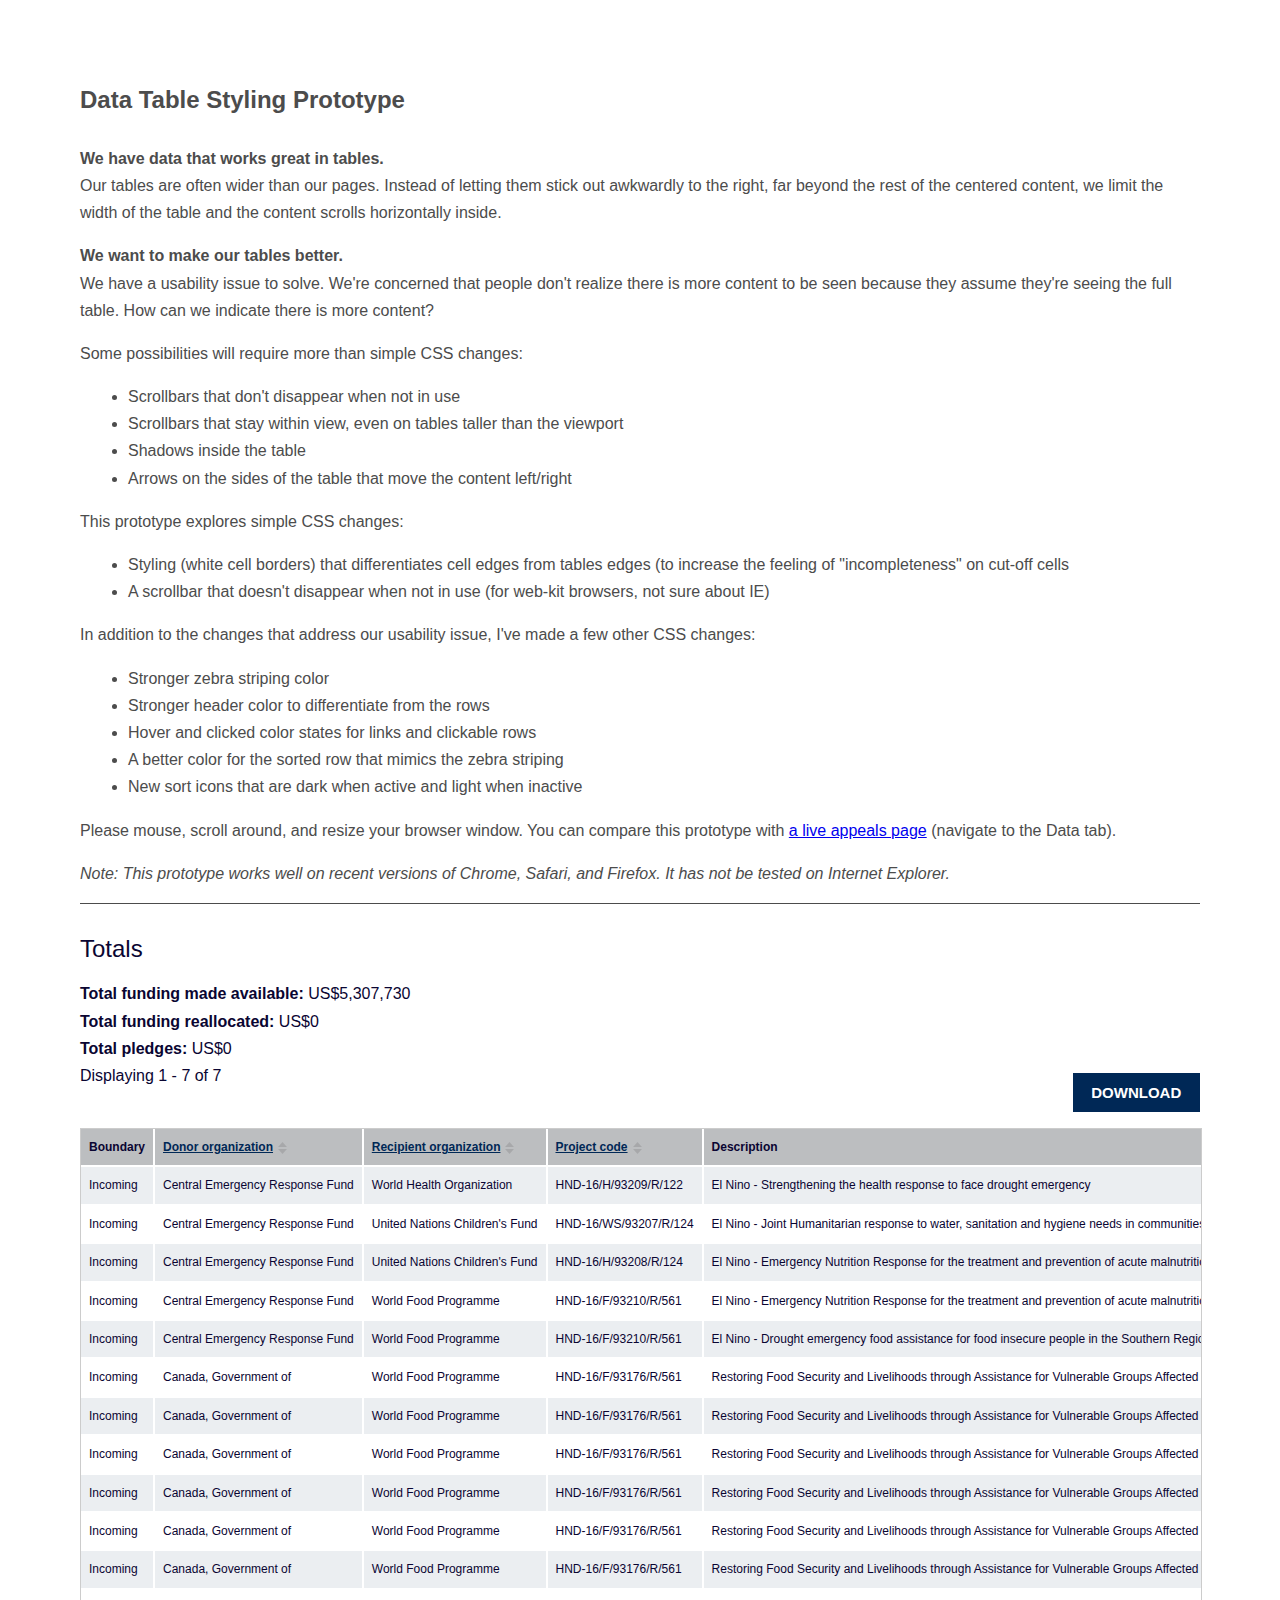
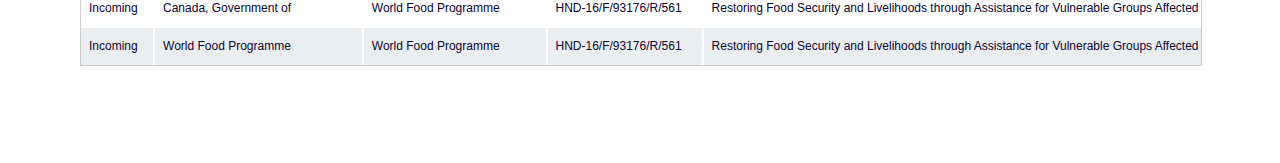
==== ScrollingTableTest2/index.html @ edf0cdb1 "First commit. Built a prototype for data tables and a page to organize the data tables prototype and" ====
<!DOCTYPE html>
<html>

<head>
    <title></title>
    <link rel="stylesheet" type="text/css" href="style.css">
</head>

<body>
    <div class="comments">
        <h2>Data Table Styling Prototype</h2>
        <p class="nospace"><strong>We have data that works great in tables.</strong></p>
        <p>Our tables are often wider than our pages. Instead of letting them stick out awkwardly to the right, far beyond the rest of the centered content, we limit the width of the table and the content scrolls horizontally inside.</p>
        <p class="nospace"><strong>We want to make our tables better.</strong></p>
        <p>We have a usability issue to solve. We're concerned that people don't realize there is more content to be seen because they assume they're seeing the full table. How can we indicate there is more content?</p>
        <p>Some possibilities will require more than simple CSS changes:</p>
        <ul>
            <li>Scrollbars that don't disappear when not in use</li>
            <li>Scrollbars that stay within view, even on tables taller than the viewport</li>
            <li>Shadows inside the table</li>
            <li>Arrows on the sides of the table that move the content left/right</li>
        </ul>
        <p>This prototype explores simple CSS changes:</p>
        <ul>
            <li>Styling (white cell borders) that differentiates cell edges from tables edges (to increase the feeling of "incompleteness" on cut-off cells</li>
            <li>A scrollbar that doesn't disappear when not in use (for web-kit browsers, not sure about IE)</li>
        </ul>
        <p>In addition to the changes that address our usability issue, I've made a few other CSS changes:</p>
        <ul>
            <li>Stronger zebra striping color</li>
            <li>Stronger header color to differentiate from the rows</li>
            <li>Hover and clicked color states for links and clickable rows</li>
            <li>A better color for the sorted row that mimics the zebra striping</li>
            <li>New sort icons that are dark when active and light when inactive</li>
        </ul>
        <p>Please mouse, scroll around, and resize your browser window. You can compare this prototype with <a href="https://fts.unocha.org/appeals/510/flows">a live appeals page</a> (navigate to the Data tab).</p>
        <p><em>Note: This prototype works well on recent versions of Chrome, Safari, and Firefox. It has not be tested on Internet Explorer.</em></p>
    </div>
    <div class="view-header">
        <h3>Totals</h3>
        <p><strong>Total funding made available:</strong> US$5,307,730</p>
        <p><strong>Total funding reallocated:</strong> US$0</p>
        <p><strong>Total pledges:</strong> US$0</p>
        <p>Displaying 1 - 7 of 7</p>
        <div class="modal-link download-modal-link">
            <div class="download-link-modal">
                <div class="button-wrapper">
                    <div class="download-item"><a href="" class="ctools-use-modal ctools-modal-fts-style btn btn-default ctools-use-modal-processed" title="Download">Download</a></div>
                </div>
            </div>
        </div>
    </div>
    <div class="view-content">
        <div class="table-responsive">
            <table class="views-table cols-9 table table-striped table-bordered">
                <thead>
                    <tr>
                        <th class="views-field views-field-simple-property-3">
                            Boundary </th>
                        <th class="views-field views-field-directional-property">
                            <a href="" title="sort by Donor organization" class="active">Donor organization<img src="sort_icon_light.png" alt="sort descending" title="sort descending"></a> </th>
                        <th class="views-field views-field-directional-property-1">
                            <a href="" title="sort by Recipient organization" class="active">Recipient organization<img src="sort_icon_light.png" alt="sort descending" title="sort descending"></a> </th>
                        <th class="views-field views-field-directional-property-3">
                            <a href="" title="sort by Project code" class="active">Project code<img src="sort_icon_light.png" alt="sort descending" title="sort descending"></a> </th>
                        <th class="views-field views-field-simple-property">
                            Description </th>
                        <th class="views-field views-field-directional-property-2">
                            <a href="" title="sort by Sector" class="active">Sector<img src="sort_icon_light.png" alt="sort descending" title="sort descending"></a> </th>
                        <th class="views-field views-field-simple-property-1">
                            <a href="" title="sort by Amount (US$)" class="active dollar">Amount (US$)<img src="sort_icon_light.png" alt="sort descending" title="sort descending"></a> </th>
                        <th class="views-field views-field-simple-property-2">
                            <a href="" title="sort by Funding status" class="active">Funding status<img src="sort_icon_light.png" alt="sort descending" title="sort descending"></a> </th>
                        <th class="views-field views-field-simple-property-4 active">
                            <a href="" title="sort by Flow ID" class="active">Flow ID<img src="sort_icon.png" alt="sort descending" title="sort descending"></a> </th>
                    </tr>
                </thead>
                <tbody>
                    <tr class="odd flow-id-135198 views-row-first data-table-flows-row-processed-processed" style="cursor: pointer;">
                        <td class="views-field views-field-simple-property-3">
                            <div><span class="detail-value">Incoming</span></div>
                        </td>
                        <td class="views-field views-field-directional-property">
                            <div><span class="detail-value">Central Emergency Response Fund</span></div>
                        </td>
                        <td class="views-field views-field-directional-property-1">
                            <div><span class="detail-value">World Health Organization</span></div>
                        </td>
                        <td class="views-field views-field-directional-property-3">
                            <div><span class="detail-value">HND-16/H/93209/R/122</span></div>
                        </td>
                        <td class="views-field views-field-simple-property">
                            <div><span class="detail-value">El Nino - Strengthening the health response to face drought emergency</span></div>
                        </td>
                        <td class="views-field views-field-directional-property-2">
                            <div><span class="detail-value">Health</span></div>
                        </td>
                        <td class="views-field views-field-simple-property-1 dollar">
                            <div><span class="detail-value">$315,010</span></div>
                        </td>
                        <td class="views-field views-field-simple-property-2">
                            <div><span class="detail-value">Commitment</span></div>
                        </td>
                        <td class="views-field views-field-simple-property-4 active">
                            <div><span class="detail-value">135198</span></div>
                        </td>
                    </tr>
                    <tr class="even flow-id-135271 data-table-flows-row-processed-processed" style="cursor: pointer;">
                        <td class="views-field views-field-simple-property-3">
                            <div><span class="detail-value">Incoming</span></div>
                        </td>
                        <td class="views-field views-field-directional-property">
                            <div><span class="detail-value">Central Emergency Response Fund</span></div>
                        </td>
                        <td class="views-field views-field-directional-property-1">
                            <div><span class="detail-value">United Nations Children's Fund</span></div>
                        </td>
                        <td class="views-field views-field-directional-property-3">
                            <div><span class="detail-value">HND-16/WS/93207/R/124</span></div>
                        </td>
                        <td class="views-field views-field-simple-property">
                            <div><span class="detail-value">El Nino - Joint Humanitarian response to water, sanitation and hygiene needs in communities affected by the drought</span></div>
                        </td>
                        <td class="views-field views-field-directional-property-2">
                            <div><span class="detail-value">Wash</span></div>
                        </td>
                        <td class="views-field views-field-simple-property-1 dollar">
                            <div><span class="detail-value">$300,028</span></div>
                        </td>
                        <td class="views-field views-field-simple-property-2">
                            <div><span class="detail-value">Paid Contribution</span></div>
                        </td>
                        <td class="views-field views-field-simple-property-4 active">
                            <div><span class="detail-value">135271</span></div>
                        </td>
                    </tr>
                    <tr class="odd flow-id-135543 data-table-flows-row-processed-processed" style="cursor: pointer;">
                        <td class="views-field views-field-simple-property-3">
                            <div><span class="detail-value">Incoming</span></div>
                        </td>
                        <td class="views-field views-field-directional-property">
                            <div><span class="detail-value">Central Emergency Response Fund</span></div>
                        </td>
                        <td class="views-field views-field-directional-property-1">
                            <div><span class="detail-value">United Nations Children's Fund</span></div>
                        </td>
                        <td class="views-field views-field-directional-property-3">
                            <div><span class="detail-value">HND-16/H/93208/R/124</span></div>
                        </td>
                        <td class="views-field views-field-simple-property">
                            <div><span class="detail-value">El Nino - Emergency Nutrition Response for the treatment and prevention of acute malnutrition in boys and girls under-five in 21 municipalities of the Dry Corridor Area of Honduras</span></div>
                        </td>
                        <td class="views-field views-field-directional-property-2">
                            <div><span class="detail-value">Health</span></div>
                        </td>
                        <td class="views-field views-field-simple-property-1 dollar">
                            <div><span class="detail-value">$107,244</span></div>
                        </td>
                        <td class="views-field views-field-simple-property-2">
                            <div><span class="detail-value">Paid Contribution</span></div>
                        </td>
                        <td class="views-field views-field-simple-property-4 active">
                            <div><span class="detail-value">135543</span></div>
                        </td>
                    </tr>
                    <tr class="even flow-id-135545 data-table-flows-row-processed-processed" style="cursor: pointer;">
                        <td class="views-field views-field-simple-property-3">
                            <div><span class="detail-value">Incoming</span></div>
                        </td>
                        <td class="views-field views-field-directional-property">
                            <div><span class="detail-value">Central Emergency Response Fund</span></div>
                        </td>
                        <td class="views-field views-field-directional-property-1">
                            <div><span class="detail-value">World Food Programme</span></div>
                        </td>
                        <td class="views-field views-field-directional-property-3">
                            <div><span class="detail-value">HND-16/F/93210/R/561</span></div>
                        </td>
                        <td class="views-field views-field-simple-property">
                            <div><span class="detail-value">El Nino - Emergency Nutrition Response for the treatment and prevention of acute malnutrition in boys and girls under-five in 21 municipalities of the Dry Corridor Area of Honduras</span></div>
                        </td>
                        <td class="views-field views-field-directional-property-2">
                            <div><span class="detail-value">Food security</span></div>
                        </td>
                        <td class="views-field views-field-simple-property-1 dollar">
                            <div><span class="detail-value">$120,244</span></div>
                        </td>
                        <td class="views-field views-field-simple-property-2">
                            <div><span class="detail-value">Paid Contribution</span></div>
                        </td>
                        <td class="views-field views-field-simple-property-4 active">
                            <div><span class="detail-value">135545</span></div>
                        </td>
                    </tr>
                    <tr class="odd flow-id-135607 data-table-flows-row-processed-processed" style="cursor: pointer;">
                        <td class="views-field views-field-simple-property-3">
                            <div><span class="detail-value">Incoming</span></div>
                        </td>
                        <td class="views-field views-field-directional-property">
                            <div><span class="detail-value">Central Emergency Response Fund</span></div>
                        </td>
                        <td class="views-field views-field-directional-property-1">
                            <div><span class="detail-value">World Food Programme</span></div>
                        </td>
                        <td class="views-field views-field-directional-property-3">
                            <div><span class="detail-value">HND-16/F/93210/R/561</span></div>
                        </td>
                        <td class="views-field views-field-simple-property">
                            <div><span class="detail-value">El Nino - Drought emergency food assistance for food insecure people in the Southern Region of Honduras.</span></div>
                        </td>
                        <td class="views-field views-field-directional-property-2">
                            <div><span class="detail-value">Food security</span></div>
                        </td>
                        <td class="views-field views-field-simple-property-1 dollar">
                            <div><span class="detail-value">$1,345,382</span></div>
                        </td>
                        <td class="views-field views-field-simple-property-2">
                            <div><span class="detail-value">Paid Contribution</span></div>
                        </td>
                        <td class="views-field views-field-simple-property-4 active">
                            <div><span class="detail-value">135607</span></div>
                        </td>
                    </tr>
                    <tr class="even flow-id-140087 data-table-flows-row-processed-processed" style="cursor: pointer;">
                        <td class="views-field views-field-simple-property-3">
                            <div><span class="detail-value">Incoming</span></div>
                        </td>
                        <td class="views-field views-field-directional-property">
                            <div><span class="detail-value">Canada, Government of</span></div>
                        </td>
                        <td class="views-field views-field-directional-property-1">
                            <div><span class="detail-value">World Food Programme</span></div>
                        </td>
                        <td class="views-field views-field-directional-property-3">
                            <div><span class="detail-value">HND-16/F/93176/R/561</span></div>
                        </td>
                        <td class="views-field views-field-simple-property">
                            <div><span class="detail-value">Restoring Food Security and Livelihoods through Assistance for Vulnerable Groups Affected by Recurrent Shocks in El Salvador, 
Guatemala, Honduras and Nicaragua</span></div>
                        </td>
                        <td class="views-field views-field-directional-property-2">
                            <div><span class="detail-value">Food security</span></div>
                        </td>
                        <td class="views-field views-field-simple-property-1 dollar">
                            <div><span class="detail-value">$1,123,596</span></div>
                        </td>
                        <td class="views-field views-field-simple-property-2">
                            <div><span class="detail-value">Paid Contribution</span></div>
                        </td>
                        <td class="views-field views-field-simple-property-4 active">
                            <div><span class="detail-value">140087</span></div>
                        </td>
                    </tr>
                    <tr class="even flow-id-140087 data-table-flows-row-processed-processed" style="cursor: pointer;">
                        <td class="views-field views-field-simple-property-3">
                            <div><span class="detail-value">Incoming</span></div>
                        </td>
                        <td class="views-field views-field-directional-property">
                            <div><span class="detail-value">Canada, Government of</span></div>
                        </td>
                        <td class="views-field views-field-directional-property-1">
                            <div><span class="detail-value">World Food Programme</span></div>
                        </td>
                        <td class="views-field views-field-directional-property-3">
                            <div><span class="detail-value">HND-16/F/93176/R/561</span></div>
                        </td>
                        <td class="views-field views-field-simple-property">
                            <div><span class="detail-value">Restoring Food Security and Livelihoods through Assistance for Vulnerable Groups Affected by Recurrent Shocks in El Salvador, 
Guatemala, Honduras and Nicaragua</span></div>
                        </td>
                        <td class="views-field views-field-directional-property-2">
                            <div><span class="detail-value">Food security</span></div>
                        </td>
                        <td class="views-field views-field-simple-property-1 dollar">
                            <div><span class="detail-value">$1,123,596</span></div>
                        </td>
                        <td class="views-field views-field-simple-property-2">
                            <div><span class="detail-value">Paid Contribution</span></div>
                        </td>
                        <td class="views-field views-field-simple-property-4 active">
                            <div><span class="detail-value">140087</span></div>
                        </td>
                    </tr>
                    <tr class="even flow-id-140087 data-table-flows-row-processed-processed" style="cursor: pointer;">
                        <td class="views-field views-field-simple-property-3">
                            <div><span class="detail-value">Incoming</span></div>
                        </td>
                        <td class="views-field views-field-directional-property">
                            <div><span class="detail-value">Canada, Government of</span></div>
                        </td>
                        <td class="views-field views-field-directional-property-1">
                            <div><span class="detail-value">World Food Programme</span></div>
                        </td>
                        <td class="views-field views-field-directional-property-3">
                            <div><span class="detail-value">HND-16/F/93176/R/561</span></div>
                        </td>
                        <td class="views-field views-field-simple-property">
                            <div><span class="detail-value">Restoring Food Security and Livelihoods through Assistance for Vulnerable Groups Affected by Recurrent Shocks in El Salvador, 
Guatemala, Honduras and Nicaragua</span></div>
                        </td>
                        <td class="views-field views-field-directional-property-2">
                            <div><span class="detail-value">Food security</span></div>
                        </td>
                        <td class="views-field views-field-simple-property-1 dollar">
                            <div><span class="detail-value">$1,123,596</span></div>
                        </td>
                        <td class="views-field views-field-simple-property-2">
                            <div><span class="detail-value">Paid Contribution</span></div>
                        </td>
                        <td class="views-field views-field-simple-property-4 active">
                            <div><span class="detail-value">140087</span></div>
                        </td>
                    </tr>
                    <tr class="even flow-id-140087 data-table-flows-row-processed-processed" style="cursor: pointer;">
                        <td class="views-field views-field-simple-property-3">
                            <div><span class="detail-value">Incoming</span></div>
                        </td>
                        <td class="views-field views-field-directional-property">
                            <div><span class="detail-value">Canada, Government of</span></div>
                        </td>
                        <td class="views-field views-field-directional-property-1">
                            <div><span class="detail-value">World Food Programme</span></div>
                        </td>
                        <td class="views-field views-field-directional-property-3">
                            <div><span class="detail-value">HND-16/F/93176/R/561</span></div>
                        </td>
                        <td class="views-field views-field-simple-property">
                            <div><span class="detail-value">Restoring Food Security and Livelihoods through Assistance for Vulnerable Groups Affected by Recurrent Shocks in El Salvador, 
Guatemala, Honduras and Nicaragua</span></div>
                        </td>
                        <td class="views-field views-field-directional-property-2">
                            <div><span class="detail-value">Food security</span></div>
                        </td>
                        <td class="views-field views-field-simple-property-1 dollar">
                            <div><span class="detail-value">$1,123,596</span></div>
                        </td>
                        <td class="views-field views-field-simple-property-2">
                            <div><span class="detail-value">Paid Contribution</span></div>
                        </td>
                        <td class="views-field views-field-simple-property-4 active">
                            <div><span class="detail-value">140087</span></div>
                        </td>
                    </tr>
                    <tr class="even flow-id-140087 data-table-flows-row-processed-processed" style="cursor: pointer;">
                        <td class="views-field views-field-simple-property-3">
                            <div><span class="detail-value">Incoming</span></div>
                        </td>
                        <td class="views-field views-field-directional-property">
                            <div><span class="detail-value">Canada, Government of</span></div>
                        </td>
                        <td class="views-field views-field-directional-property-1">
                            <div><span class="detail-value">World Food Programme</span></div>
                        </td>
                        <td class="views-field views-field-directional-property-3">
                            <div><span class="detail-value">HND-16/F/93176/R/561</span></div>
                        </td>
                        <td class="views-field views-field-simple-property">
                            <div><span class="detail-value">Restoring Food Security and Livelihoods through Assistance for Vulnerable Groups Affected by Recurrent Shocks in El Salvador, 
Guatemala, Honduras and Nicaragua</span></div>
                        </td>
                        <td class="views-field views-field-directional-property-2">
                            <div><span class="detail-value">Food security</span></div>
                        </td>
                        <td class="views-field views-field-simple-property-1 dollar">
                            <div><span class="detail-value">$1,123,596</span></div>
                        </td>
                        <td class="views-field views-field-simple-property-2">
                            <div><span class="detail-value">Paid Contribution</span></div>
                        </td>
                        <td class="views-field views-field-simple-property-4 active">
                            <div><span class="detail-value">140087</span></div>
                        </td>
                    </tr>
                    <tr class="even flow-id-140087 data-table-flows-row-processed-processed" style="cursor: pointer;">
                        <td class="views-field views-field-simple-property-3">
                            <div><span class="detail-value">Incoming</span></div>
                        </td>
                        <td class="views-field views-field-directional-property">
                            <div><span class="detail-value">Canada, Government of</span></div>
                        </td>
                        <td class="views-field views-field-directional-property-1">
                            <div><span class="detail-value">World Food Programme</span></div>
                        </td>
                        <td class="views-field views-field-directional-property-3">
                            <div><span class="detail-value">HND-16/F/93176/R/561</span></div>
                        </td>
                        <td class="views-field views-field-simple-property">
                            <div><span class="detail-value">Restoring Food Security and Livelihoods through Assistance for Vulnerable Groups Affected by Recurrent Shocks in El Salvador, 
Guatemala, Honduras and Nicaragua</span></div>
                        </td>
                        <td class="views-field views-field-directional-property-2">
                            <div><span class="detail-value">Food security</span></div>
                        </td>
                        <td class="views-field views-field-simple-property-1 dollar">
                            <div><span class="detail-value">$1,123,596</span></div>
                        </td>
                        <td class="views-field views-field-simple-property-2">
                            <div><span class="detail-value">Paid Contribution</span></div>
                        </td>
                        <td class="views-field views-field-simple-property-4 active">
                            <div><span class="detail-value">140087</span></div>
                        </td>
                    </tr> 
                    <tr class="even flow-id-140087 data-table-flows-row-processed-processed" style="cursor: pointer;">
                        <td class="views-field views-field-simple-property-3">
                            <div><span class="detail-value">Incoming</span></div>
                        </td>
                        <td class="views-field views-field-directional-property">
                            <div><span class="detail-value">Canada, Government of</span></div>
                        </td>
                        <td class="views-field views-field-directional-property-1">
                            <div><span class="detail-value">World Food Programme</span></div>
                        </td>
                        <td class="views-field views-field-directional-property-3">
                            <div><span class="detail-value">HND-16/F/93176/R/561</span></div>
                        </td>
                        <td class="views-field views-field-simple-property">
                            <div><span class="detail-value">Restoring Food Security and Livelihoods through Assistance for Vulnerable Groups Affected by Recurrent Shocks in El Salvador, 
Guatemala, Honduras and Nicaragua</span></div>
                        </td>
                        <td class="views-field views-field-directional-property-2">
                            <div><span class="detail-value">Food security</span></div>
                        </td>
                        <td class="views-field views-field-simple-property-1 dollar">
                            <div><span class="detail-value">$1,123,596</span></div>
                        </td>
                        <td class="views-field views-field-simple-property-2">
                            <div><span class="detail-value">Paid Contribution</span></div>
                        </td>
                        <td class="views-field views-field-simple-property-4 active">
                            <div><span class="detail-value">140087</span></div>
                        </td>
                    </tr>                                                                               
                    <tr class="odd flow-id-140088 views-row-last data-table-flows-row-processed-processed" style="cursor: pointer;">
                        <td class="views-field views-field-simple-property-3">
                            <div><span class="detail-value">Incoming</span></div>
                        </td>
                        <td class="views-field views-field-directional-property">
                            <div><span class="detail-value">World Food Programme</span></div>
                        </td>
                        <td class="views-field views-field-directional-property-1">
                            <div><span class="detail-value">World Food Programme</span></div>
                        </td>
                        <td class="views-field views-field-directional-property-3">
                            <div><span class="detail-value">HND-16/F/93176/R/561</span></div>
                        </td>
                        <td class="views-field views-field-simple-property">
                            <div><span class="detail-value">Restoring Food Security and Livelihoods through Assistance for Vulnerable Groups Affected by Recurrent Shocks in El Salvador, 
Guatemala, Honduras and Nicaragua (Multilateral)</span></div>
                        </td>
                        <td class="views-field views-field-directional-property-2">
                            <div><span class="detail-value">Food security</span></div>
                        </td>
                        <td class="views-field views-field-simple-property-1 dollar">
                            <div><span class="detail-value">$1,996,226</span></div>
                        </td>
                        <td class="views-field views-field-simple-property-2">
                            <div><span class="detail-value">Paid Contribution</span></div>
                        </td>
                        <td class="views-field views-field-simple-property-4 active">
                            <div><span class="detail-value">140088</span></div>
                        </td>
                    </tr>
                </tbody>
            </table>
<!--             <div class="scrollbar-container">
                <div class="dragger" style="position: absolute; min-width: 30px; display: block;"></div> -->
            </div>
        </div>
    </div>
</body>
<!-- <footer></footer> -->

</html>
---- ScrollingTableTest2/style.css ----
/*colors
primary
dark blue - #002856
bright green - #00F2A5
lightest bright green - #CCFCED
med bright green - #C1F1E3
darker bright green - #B0E0D1
secondary
light blue - #21E2F5
yellow - #FFED1A
base
med blue - #3D5D77
light med blue - #708EAC
light grey - #EDEDEE
extra color
orange - #FF7A00*/


* {
	margin: 0px;
	padding: 0px;
}

html {
}

body {
	padding: 5em;
	font-family: "proxima-nova", Helvetica, Arial, sans-serif;
	line-height: 1.7;
	color: #0A0532;
}

.comments {
	color: #4C4C4C;
	margin-bottom: 2em;
	border-bottom: 1px solid #4C4C4C;
}

.comments p, .comments h2, .comments ul{
	margin-bottom: 1em;
}

.comments .nospace {
	margin-bottom: 0;
}

.comments ul {
	margin-left: 3em;
}

h3 {
	font-family: Arial, Georgia, sans-serif;
	font-weight: 400;
	line-height: 1.1;
	font-size: 1.5rem;
	margin-bottom: 0.75em;
	margin-top: 0.75em;
}

.download-modal-link {
	float: right;
	position: relative;
	bottom: 1rem;
}

.btn {
	font-size: 15px;
	text-align: center;
	padding: 0.7em 1.25em;
	line-height: 1.2;
	display: inline-block;
	background-color: #002856;
	color: white;
	font-weight: bold;
	text-transform: uppercase;
	cursor: pointer;
	vertical-align: middle;
	text-decoration: none;
}

.view-content {

}

.table-responsive {
	font-size: 12px;
	width: 100%;
	overflow-y: scroll;
	margin-bottom: 17.25px;
	border: 1px solid #ccc;
	/*overflow-x: auto;*/
	/*min-height: 101%;*/
	/*max-height: 600px;*/
	/*overflow-x: scroll;	*/
}

.views-table {

}

.cols-9 {

}

.table {
	/*margin-bottom: 0;*/
	width: 100%;
	/*max-width: 100%;*/
	/*background: white;*/
	border-collapse: collapse;
	/*border-spacing: 0;*/
	/*display: table;*/
}

.table-striped {

}

.table-bordered {
	/*border: 0;*/
}

table {
	display: table;
}

thead {
	display: table-header-group;
	vertical-align: middle;
	border-color: inherit;
}

tr {
	display: table-row;
	vertical-align: inherit;
	border-color: inherit;
}

thead tr {
	/*position: absolute;*/
}

.table-responsive > .table > thead > tr > th {
	white-space: nowrap;
	vertical-align: bottom;
}

th {
	padding: 8px;
	/*line-height: 1.7;*/
	background-color: #BCBEC0;
	border-width: 0px 2px 2px 2px;
	border-color: white; 
	border-style: solid;
	font-weight: bold;	
	text-align: left;
}

.active {
	padding: 0px;
	/*transition: color .5s;*/
	color: #002856;
	text-decoration: underline;
	/*background-color: transparent;*/
}

.active:hover {
	color: #00A973;
}

.active:active {
	color: #002856;
}

img {
	margin: 0px 5px;
	vertical-align: middle;
}

tbody {
	/*background-color: #ddd;*/
	border: 0;
}

tbody > tr > td:first-child {
	border-left: 0px solid white;
	/*box-shadow: inset 5px 0px 3px 0px #ddd;*/
}

tr > th:first-child {
	border-left: 0px solid white;
	/*box-shadow: inset 5px 0px 3px 0px #ddd;*/
}

tbody > tr:last-child > td {
	border-bottom: 0px;
}

tbody > tr > td:last-child {
	border-right: 0px solid white;
	/*box-shadow: inset 5px 0px 3px 0px #ddd;*/
}

tr > th:last-child {
	border-right: 0px solid white;
}

tbody tr:nth-child(odd) {
	background-color: #EBEEF1;
	/*used to be #f7f7f7*/
	/*D8DEE3 darker tint*/
	/*EBEEF1 lighter tint*/
}

tbody tr:nth-child(even) {
}

tr:active, tr:nth-child(odd):active {
	background-color: #21E2F5;
}

td.active, th.active {
	padding: 8px;
	/*background-color: #708EAC;*/
}

/*#todo need to make the hover more specific
than the active*/

td {
	white-space: nowrap;
	padding: 8px;
	border: 2px solid white;
}

.dollar {
	text-align: right;
}

/*Making the active column look like its a transparent overlay*/
th.active {
	background-color: #B0E0D1;
}
 
tr:nth-child(odd) td.active {
	background-color: #C1F1E3;
}

tr:nth-child(even) td.active {
	background-color: #CCFCED;
}

tr:hover, tr:nth-child(odd):hover {
	background-color: #B2F5FC;
}

tr:hover td.active {
	background-color: #B2F5FC;
}


/*lightest bright green - #CCFCED*/
/*med bright green - #C1F1E3*/
/*darker bright green - #B0E0D1*/


/*.scrollbar-container {
	width: 100%;
	min-height: 30px;
	background-color: lime;
}*/

/*.dragger {
	background-color: #ddd;
	min-height: 30px;
}*/

::-webkit-scrollbar {
	-webkit-appearance: none;
	height: 12px;
	width: 0px;
}

::-webkit-scrollbar-thumb {
	border-radius: 4px;
	border: 2px solid white;
	background-color: rgba(0,0,0,.5);
	-webkit-box-shadow: 0 0 1px rgba(255,255,255,.5);
}

footer {
	height: 300px;
}

/*#todo fixed header for tall tables -- this will need to be done in javascript or something*/
/*#todo make the scroll bar always visible -- cant keep it always in view for tall tables with just css*/
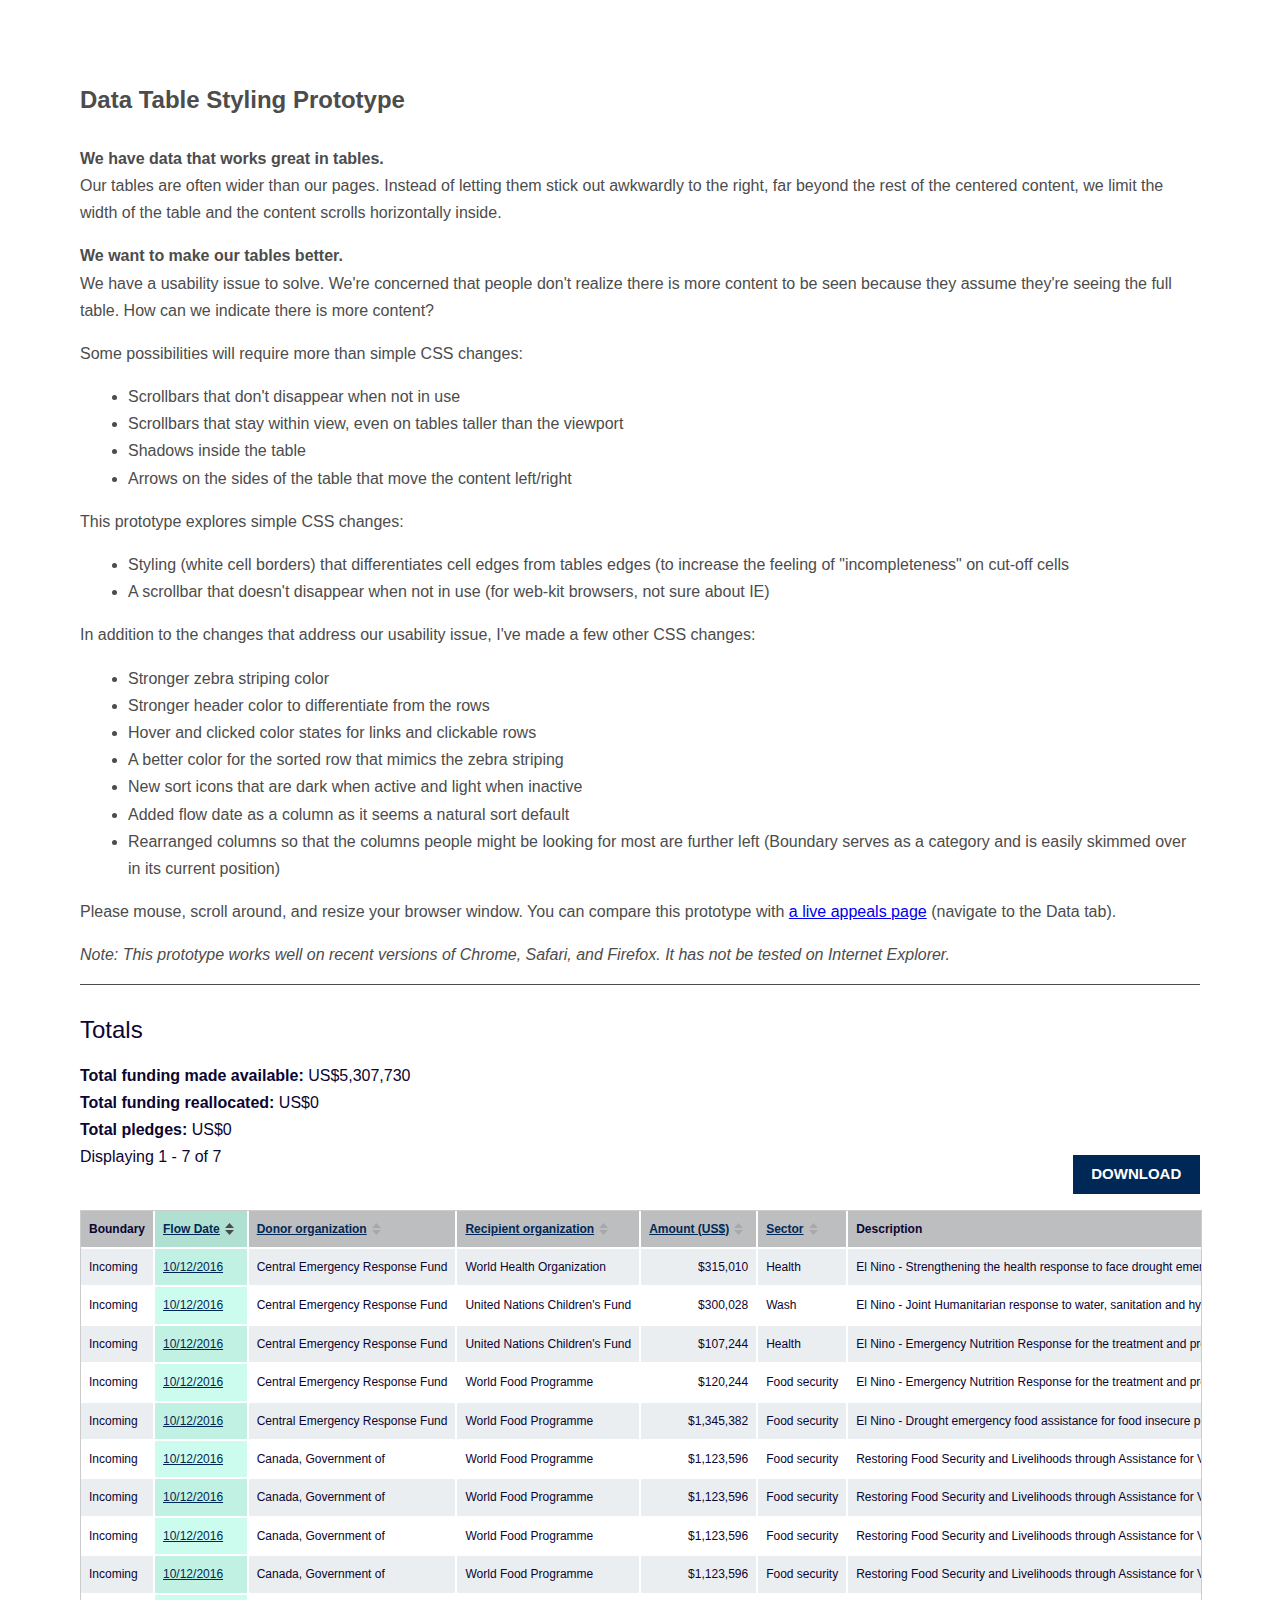
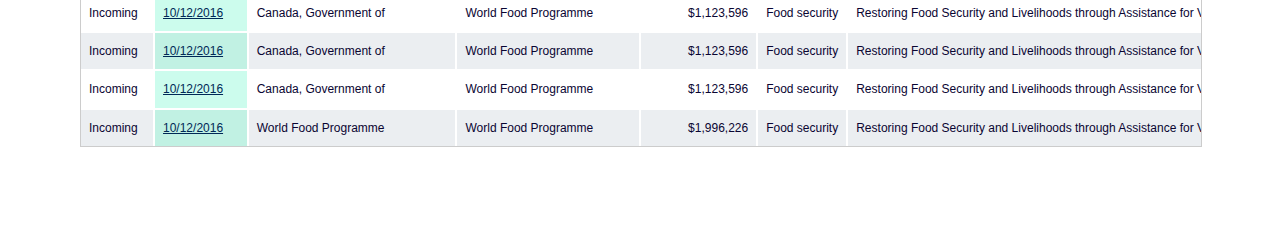
==== commit 33ed3a61: "Reorganized table columns and moved active column from ID to date." ====
--- a/ScrollingTableTest2/index.html
+++ b/ScrollingTableTest2/index.html
@@ -32,6 +32,8 @@
             <li>Hover and clicked color states for links and clickable rows</li>
             <li>A better color for the sorted row that mimics the zebra striping</li>
             <li>New sort icons that are dark when active and light when inactive</li>
+            <li>Added flow date as a column as it seems a natural sort default</li>
+            <li>Rearranged columns so that the columns people might be looking for most are further left (Boundary serves as a category and is easily skimmed over in its current position)</li>    
         </ul>
         <p>Please mouse, scroll around, and resize your browser window. You can compare this prototype with <a href="https://fts.unocha.org/appeals/510/flows">a live appeals page</a> (navigate to the Data tab).</p>
         <p><em>Note: This prototype works well on recent versions of Chrome, Safari, and Firefox. It has not be tested on Internet Explorer.</em></p>
@@ -57,22 +59,23 @@
                     <tr>
                         <th class="views-field views-field-simple-property-3">
                             Boundary </th>
+                        <th class="views-field views-field-directional-property active">
+                            <a href="" title="sort by Flow Date" class="active">Flow Date<img src="sort_icon.png" alt="sort descending" title="sort descending"></a> </th>
                         <th class="views-field views-field-directional-property">
                             <a href="" title="sort by Donor organization" class="active">Donor organization<img src="sort_icon_light.png" alt="sort descending" title="sort descending"></a> </th>
                         <th class="views-field views-field-directional-property-1">
                             <a href="" title="sort by Recipient organization" class="active">Recipient organization<img src="sort_icon_light.png" alt="sort descending" title="sort descending"></a> </th>
-                        <th class="views-field views-field-directional-property-3">
-                            <a href="" title="sort by Project code" class="active">Project code<img src="sort_icon_light.png" alt="sort descending" title="sort descending"></a> </th>
+                        <th class="views-field views-field-simple-property-1">
+                            <a href="" title="sort by Amount (US$)" class="active dollar">Amount (US$)<img src="sort_icon_light.png" alt="sort descending" title="sort descending"></a> </th>
+                        <th class="views-field views-field-directional-property-2">
+                            <a href="" title="sort by Sector" class="active">Sector<img src="sort_icon_light.png" alt="sort descending" title="sort descending"></a> </th>
                         <th class="views-field views-field-simple-property">
                             Description </th>
-                        <th class="views-field views-field-directional-property-2">
-                            <a href="" title="sort by Sector" class="active">Sector<img src="sort_icon_light.png" alt="sort descending" title="sort descending"></a> </th>
-                        <th class="views-field views-field-simple-property-1">
-                            <a href="" title="sort by Amount (US$)" class="active dollar">Amount (US$)<img src="sort_icon_light.png" alt="sort descending" title="sort descending"></a> </th>
+                        <th class="views-field views-field-directional-property-3"><a href="" title="sort by Project code" class="active">Project code<img src="sort_icon_light.png" alt="sort descending" title="sort descending"></a> </th>
                         <th class="views-field views-field-simple-property-2">
                             <a href="" title="sort by Funding status" class="active">Funding status<img src="sort_icon_light.png" alt="sort descending" title="sort descending"></a> </th>
-                        <th class="views-field views-field-simple-property-4 active">
-                            <a href="" title="sort by Flow ID" class="active">Flow ID<img src="sort_icon.png" alt="sort descending" title="sort descending"></a> </th>
+                        <th class="views-field views-field-simple-property-4">
+                            <a href="" title="sort by Flow ID" class="active">Flow ID<img src="sort_icon_light.png" alt="sort descending" title="sort descending"></a> </th>
                     </tr>
                 </thead>
                 <tbody>
@@ -80,144 +83,159 @@
                         <td class="views-field views-field-simple-property-3">
                             <div><span class="detail-value">Incoming</span></div>
                         </td>
+                        <td class="views-field views-field-simple-property-3 active">
+                            <div><span class="detail-value">10/12/2016</span></div>
+                        </td>
                         <td class="views-field views-field-directional-property">
                             <div><span class="detail-value">Central Emergency Response Fund</span></div>
                         </td>
                         <td class="views-field views-field-directional-property-1">
                             <div><span class="detail-value">World Health Organization</span></div>
                         </td>
+                        <td class="views-field views-field-simple-property-1 dollar">
+                            <div><span class="detail-value">$315,010</span></div>
+                        </td>
+                        <td class="views-field views-field-directional-property-2">
+                            <div><span class="detail-value">Health</span></div>
+                        </td>
+                        <td class="views-field views-field-simple-property">
+                            <div><span class="detail-value">El Nino - Strengthening the health response to face drought emergency</span></div>
+                        </td>
                         <td class="views-field views-field-directional-property-3">
                             <div><span class="detail-value">HND-16/H/93209/R/122</span></div>
                         </td>
-                        <td class="views-field views-field-simple-property">
-                            <div><span class="detail-value">El Nino - Strengthening the health response to face drought emergency</span></div>
+                        <td class="views-field views-field-simple-property-2">
+                            <div><span class="detail-value">Commitment</span></div>
+                        </td>
+                        <td class="views-field views-field-simple-property-4">
+                            <div><span class="detail-value">135198</span></div>
+                        </td>
+                    </tr>
+                    <tr class="even flow-id-135271 data-table-flows-row-processed-processed" style="cursor: pointer;">
+                        <td class="views-field views-field-simple-property-3">
+                            <div><span class="detail-value">Incoming</span></div>
+                        </td>
+                        <td class="views-field views-field-simple-property-3 active">
+                            <div><span class="detail-value">10/12/2016</span></div>
+                        </td>
+                        <td class="views-field views-field-directional-property">
+                            <div><span class="detail-value">Central Emergency Response Fund</span></div>
+                        </td>
+                        <td class="views-field views-field-directional-property-1">
+                            <div><span class="detail-value">United Nations Children's Fund</span></div>
+                        </td>
+                        <td class="views-field views-field-simple-property-1 dollar">
+                            <div><span class="detail-value">$300,028</span></div>
+                        </td>
+                        <td class="views-field views-field-directional-property-2">
+                            <div><span class="detail-value">Wash</span></div>
+                        </td>
+                        <td class="views-field views-field-simple-property">
+                            <div><span class="detail-value">El Nino - Joint Humanitarian response to water, sanitation and hygiene needs in communities affected by the drought</span></div>
+                        </td>
+                        <td class="views-field views-field-directional-property-3">
+                            <div><span class="detail-value">HND-16/WS/93207/R/124</span></div>
+                        </td>
+                        <td class="views-field views-field-simple-property-2">
+                            <div><span class="detail-value">Paid Contribution</span></div>
+                        </td>
+                        <td class="views-field views-field-simple-property-4">
+                            <div><span class="detail-value">135271</span></div>
+                        </td>
+                    </tr>
+                    <tr class="odd flow-id-135543 data-table-flows-row-processed-processed" style="cursor: pointer;">
+                        <td class="views-field views-field-simple-property-3">
+                            <div><span class="detail-value">Incoming</span></div>
+                        </td>
+                        <td class="views-field views-field-simple-property-3 active">
+                            <div><span class="detail-value">10/12/2016</span></div>
+                        </td>                        
+                        <td class="views-field views-field-directional-property">
+                            <div><span class="detail-value">Central Emergency Response Fund</span></div>
+                        </td>
+                        <td class="views-field views-field-directional-property-1">
+                            <div><span class="detail-value">United Nations Children's Fund</span></div>
+                        </td>
+                        <td class="views-field views-field-simple-property-1 dollar">
+                            <div><span class="detail-value">$107,244</span></div>
                         </td>
                         <td class="views-field views-field-directional-property-2">
                             <div><span class="detail-value">Health</span></div>
                         </td>
-                        <td class="views-field views-field-simple-property-1 dollar">
-                            <div><span class="detail-value">$315,010</span></div>
-                        </td>
-                        <td class="views-field views-field-simple-property-2">
-                            <div><span class="detail-value">Commitment</span></div>
-                        </td>
-                        <td class="views-field views-field-simple-property-4 active">
-                            <div><span class="detail-value">135198</span></div>
-                        </td>
-                    </tr>
-                    <tr class="even flow-id-135271 data-table-flows-row-processed-processed" style="cursor: pointer;">
-                        <td class="views-field views-field-simple-property-3">
-                            <div><span class="detail-value">Incoming</span></div>
-                        </td>
+                        <td class="views-field views-field-simple-property">
+                            <div><span class="detail-value">El Nino - Emergency Nutrition Response for the treatment and prevention of acute malnutrition in boys and girls under-five in 21 municipalities of the Dry Corridor Area of Honduras</span></div>
+                        </td>
+                        <td class="views-field views-field-directional-property-3">
+                            <div><span class="detail-value">HND-16/H/93208/R/124</span></div>
+                        </td>
+                        <td class="views-field views-field-simple-property-2">
+                            <div><span class="detail-value">Paid Contribution</span></div>
+                        </td>
+                        <td class="views-field views-field-simple-property-4">
+                            <div><span class="detail-value">135543</span></div>
+                        </td>
+                    </tr>
+                    <tr class="even flow-id-135545 data-table-flows-row-processed-processed" style="cursor: pointer;">
+                        <td class="views-field views-field-simple-property-3">
+                            <div><span class="detail-value">Incoming</span></div>
+                        </td>
+                        <td class="views-field views-field-simple-property-3 active">
+                            <div><span class="detail-value">10/12/2016</span></div>
+                        </td>                        
                         <td class="views-field views-field-directional-property">
                             <div><span class="detail-value">Central Emergency Response Fund</span></div>
                         </td>
                         <td class="views-field views-field-directional-property-1">
-                            <div><span class="detail-value">United Nations Children's Fund</span></div>
-                        </td>
-                        <td class="views-field views-field-directional-property-3">
-                            <div><span class="detail-value">HND-16/WS/93207/R/124</span></div>
-                        </td>
-                        <td class="views-field views-field-simple-property">
-                            <div><span class="detail-value">El Nino - Joint Humanitarian response to water, sanitation and hygiene needs in communities affected by the drought</span></div>
-                        </td>
-                        <td class="views-field views-field-directional-property-2">
-                            <div><span class="detail-value">Wash</span></div>
-                        </td>
-                        <td class="views-field views-field-simple-property-1 dollar">
-                            <div><span class="detail-value">$300,028</span></div>
-                        </td>
-                        <td class="views-field views-field-simple-property-2">
-                            <div><span class="detail-value">Paid Contribution</span></div>
-                        </td>
-                        <td class="views-field views-field-simple-property-4 active">
-                            <div><span class="detail-value">135271</span></div>
-                        </td>
-                    </tr>
-                    <tr class="odd flow-id-135543 data-table-flows-row-processed-processed" style="cursor: pointer;">
-                        <td class="views-field views-field-simple-property-3">
-                            <div><span class="detail-value">Incoming</span></div>
-                        </td>
+                            <div><span class="detail-value">World Food Programme</span></div>
+                        </td>
+                        <td class="views-field views-field-simple-property-1 dollar">
+                            <div><span class="detail-value">$120,244</span></div>
+                        </td>
+                        <td class="views-field views-field-directional-property-2">
+                            <div><span class="detail-value">Food security</span></div>
+                        </td>
+                        <td class="views-field views-field-simple-property">
+                            <div><span class="detail-value">El Nino - Emergency Nutrition Response for the treatment and prevention of acute malnutrition in boys and girls under-five in 21 municipalities of the Dry Corridor Area of Honduras</span></div>
+                        </td>
+                        <td class="views-field views-field-directional-property-3">
+                            <div><span class="detail-value">HND-16/F/93210/R/561</span></div>
+                        </td>
+                        <td class="views-field views-field-simple-property-2">
+                            <div><span class="detail-value">Paid Contribution</span></div>
+                        </td>
+                        <td class="views-field views-field-simple-property-4">
+                            <div><span class="detail-value">135545</span></div>
+                        </td>
+                    </tr>
+                    <tr class="odd flow-id-135607 data-table-flows-row-processed-processed" style="cursor: pointer;">
+                        <td class="views-field views-field-simple-property-3">
+                            <div><span class="detail-value">Incoming</span></div>
+                        </td>
+                        <td class="views-field views-field-simple-property-3 active">
+                            <div><span class="detail-value">10/12/2016</span></div>
+                        </td>                        
                         <td class="views-field views-field-directional-property">
                             <div><span class="detail-value">Central Emergency Response Fund</span></div>
                         </td>
                         <td class="views-field views-field-directional-property-1">
-                            <div><span class="detail-value">United Nations Children's Fund</span></div>
-                        </td>
-                        <td class="views-field views-field-directional-property-3">
-                            <div><span class="detail-value">HND-16/H/93208/R/124</span></div>
-                        </td>
-                        <td class="views-field views-field-simple-property">
-                            <div><span class="detail-value">El Nino - Emergency Nutrition Response for the treatment and prevention of acute malnutrition in boys and girls under-five in 21 municipalities of the Dry Corridor Area of Honduras</span></div>
-                        </td>
-                        <td class="views-field views-field-directional-property-2">
-                            <div><span class="detail-value">Health</span></div>
-                        </td>
-                        <td class="views-field views-field-simple-property-1 dollar">
-                            <div><span class="detail-value">$107,244</span></div>
-                        </td>
-                        <td class="views-field views-field-simple-property-2">
-                            <div><span class="detail-value">Paid Contribution</span></div>
-                        </td>
-                        <td class="views-field views-field-simple-property-4 active">
-                            <div><span class="detail-value">135543</span></div>
-                        </td>
-                    </tr>
-                    <tr class="even flow-id-135545 data-table-flows-row-processed-processed" style="cursor: pointer;">
-                        <td class="views-field views-field-simple-property-3">
-                            <div><span class="detail-value">Incoming</span></div>
-                        </td>
-                        <td class="views-field views-field-directional-property">
-                            <div><span class="detail-value">Central Emergency Response Fund</span></div>
-                        </td>
-                        <td class="views-field views-field-directional-property-1">
-                            <div><span class="detail-value">World Food Programme</span></div>
+                            <div><span class="detail-value">World Food Programme</span></div>
+                        </td>
+                        <td class="views-field views-field-simple-property-1 dollar">
+                            <div><span class="detail-value">$1,345,382</span></div>
+                        </td>
+                        <td class="views-field views-field-directional-property-2">
+                            <div><span class="detail-value">Food security</span></div>
+                        </td>
+                        <td class="views-field views-field-simple-property">
+                            <div><span class="detail-value">El Nino - Drought emergency food assistance for food insecure people in the Southern Region of Honduras.</span></div>
                         </td>
                         <td class="views-field views-field-directional-property-3">
                             <div><span class="detail-value">HND-16/F/93210/R/561</span></div>
                         </td>
-                        <td class="views-field views-field-simple-property">
-                            <div><span class="detail-value">El Nino - Emergency Nutrition Response for the treatment and prevention of acute malnutrition in boys and girls under-five in 21 municipalities of the Dry Corridor Area of Honduras</span></div>
-                        </td>
-                        <td class="views-field views-field-directional-property-2">
-                            <div><span class="detail-value">Food security</span></div>
-                        </td>
-                        <td class="views-field views-field-simple-property-1 dollar">
-                            <div><span class="detail-value">$120,244</span></div>
-                        </td>
-                        <td class="views-field views-field-simple-property-2">
-                            <div><span class="detail-value">Paid Contribution</span></div>
-                        </td>
-                        <td class="views-field views-field-simple-property-4 active">
-                            <div><span class="detail-value">135545</span></div>
-                        </td>
-                    </tr>
-                    <tr class="odd flow-id-135607 data-table-flows-row-processed-processed" style="cursor: pointer;">
-                        <td class="views-field views-field-simple-property-3">
-                            <div><span class="detail-value">Incoming</span></div>
-                        </td>
-                        <td class="views-field views-field-directional-property">
-                            <div><span class="detail-value">Central Emergency Response Fund</span></div>
-                        </td>
-                        <td class="views-field views-field-directional-property-1">
-                            <div><span class="detail-value">World Food Programme</span></div>
-                        </td>
-                        <td class="views-field views-field-directional-property-3">
-                            <div><span class="detail-value">HND-16/F/93210/R/561</span></div>
-                        </td>
-                        <td class="views-field views-field-simple-property">
-                            <div><span class="detail-value">El Nino - Drought emergency food assistance for food insecure people in the Southern Region of Honduras.</span></div>
-                        </td>
-                        <td class="views-field views-field-directional-property-2">
-                            <div><span class="detail-value">Food security</span></div>
-                        </td>
-                        <td class="views-field views-field-simple-property-1 dollar">
-                            <div><span class="detail-value">$1,345,382</span></div>
-                        </td>
-                        <td class="views-field views-field-simple-property-2">
-                            <div><span class="detail-value">Paid Contribution</span></div>
-                        </td>
-                        <td class="views-field views-field-simple-property-4 active">
+                        <td class="views-field views-field-simple-property-2">
+                            <div><span class="detail-value">Paid Contribution</span></div>
+                        </td>
+                        <td class="views-field views-field-simple-property-4">
                             <div><span class="detail-value">135607</span></div>
                         </td>
                     </tr>
@@ -225,179 +243,197 @@
                         <td class="views-field views-field-simple-property-3">
                             <div><span class="detail-value">Incoming</span></div>
                         </td>
-                        <td class="views-field views-field-directional-property">
-                            <div><span class="detail-value">Canada, Government of</span></div>
-                        </td>
-                        <td class="views-field views-field-directional-property-1">
-                            <div><span class="detail-value">World Food Programme</span></div>
-                        </td>
-                        <td class="views-field views-field-directional-property-3">
-                            <div><span class="detail-value">HND-16/F/93176/R/561</span></div>
-                        </td>
-                        <td class="views-field views-field-simple-property">
-                            <div><span class="detail-value">Restoring Food Security and Livelihoods through Assistance for Vulnerable Groups Affected by Recurrent Shocks in El Salvador, 
-Guatemala, Honduras and Nicaragua</span></div>
-                        </td>
-                        <td class="views-field views-field-directional-property-2">
-                            <div><span class="detail-value">Food security</span></div>
-                        </td>
-                        <td class="views-field views-field-simple-property-1 dollar">
-                            <div><span class="detail-value">$1,123,596</span></div>
-                        </td>
-                        <td class="views-field views-field-simple-property-2">
-                            <div><span class="detail-value">Paid Contribution</span></div>
-                        </td>
-                        <td class="views-field views-field-simple-property-4 active">
-                            <div><span class="detail-value">140087</span></div>
-                        </td>
-                    </tr>
-                    <tr class="even flow-id-140087 data-table-flows-row-processed-processed" style="cursor: pointer;">
-                        <td class="views-field views-field-simple-property-3">
-                            <div><span class="detail-value">Incoming</span></div>
-                        </td>
-                        <td class="views-field views-field-directional-property">
-                            <div><span class="detail-value">Canada, Government of</span></div>
-                        </td>
-                        <td class="views-field views-field-directional-property-1">
-                            <div><span class="detail-value">World Food Programme</span></div>
-                        </td>
-                        <td class="views-field views-field-directional-property-3">
-                            <div><span class="detail-value">HND-16/F/93176/R/561</span></div>
-                        </td>
-                        <td class="views-field views-field-simple-property">
-                            <div><span class="detail-value">Restoring Food Security and Livelihoods through Assistance for Vulnerable Groups Affected by Recurrent Shocks in El Salvador, 
-Guatemala, Honduras and Nicaragua</span></div>
-                        </td>
-                        <td class="views-field views-field-directional-property-2">
-                            <div><span class="detail-value">Food security</span></div>
-                        </td>
-                        <td class="views-field views-field-simple-property-1 dollar">
-                            <div><span class="detail-value">$1,123,596</span></div>
-                        </td>
-                        <td class="views-field views-field-simple-property-2">
-                            <div><span class="detail-value">Paid Contribution</span></div>
-                        </td>
-                        <td class="views-field views-field-simple-property-4 active">
-                            <div><span class="detail-value">140087</span></div>
-                        </td>
-                    </tr>
-                    <tr class="even flow-id-140087 data-table-flows-row-processed-processed" style="cursor: pointer;">
-                        <td class="views-field views-field-simple-property-3">
-                            <div><span class="detail-value">Incoming</span></div>
-                        </td>
-                        <td class="views-field views-field-directional-property">
-                            <div><span class="detail-value">Canada, Government of</span></div>
-                        </td>
-                        <td class="views-field views-field-directional-property-1">
-                            <div><span class="detail-value">World Food Programme</span></div>
-                        </td>
-                        <td class="views-field views-field-directional-property-3">
-                            <div><span class="detail-value">HND-16/F/93176/R/561</span></div>
-                        </td>
-                        <td class="views-field views-field-simple-property">
-                            <div><span class="detail-value">Restoring Food Security and Livelihoods through Assistance for Vulnerable Groups Affected by Recurrent Shocks in El Salvador, 
-Guatemala, Honduras and Nicaragua</span></div>
-                        </td>
-                        <td class="views-field views-field-directional-property-2">
-                            <div><span class="detail-value">Food security</span></div>
-                        </td>
-                        <td class="views-field views-field-simple-property-1 dollar">
-                            <div><span class="detail-value">$1,123,596</span></div>
-                        </td>
-                        <td class="views-field views-field-simple-property-2">
-                            <div><span class="detail-value">Paid Contribution</span></div>
-                        </td>
-                        <td class="views-field views-field-simple-property-4 active">
-                            <div><span class="detail-value">140087</span></div>
-                        </td>
-                    </tr>
-                    <tr class="even flow-id-140087 data-table-flows-row-processed-processed" style="cursor: pointer;">
-                        <td class="views-field views-field-simple-property-3">
-                            <div><span class="detail-value">Incoming</span></div>
-                        </td>
-                        <td class="views-field views-field-directional-property">
-                            <div><span class="detail-value">Canada, Government of</span></div>
-                        </td>
-                        <td class="views-field views-field-directional-property-1">
-                            <div><span class="detail-value">World Food Programme</span></div>
-                        </td>
-                        <td class="views-field views-field-directional-property-3">
-                            <div><span class="detail-value">HND-16/F/93176/R/561</span></div>
-                        </td>
-                        <td class="views-field views-field-simple-property">
-                            <div><span class="detail-value">Restoring Food Security and Livelihoods through Assistance for Vulnerable Groups Affected by Recurrent Shocks in El Salvador, 
-Guatemala, Honduras and Nicaragua</span></div>
-                        </td>
-                        <td class="views-field views-field-directional-property-2">
-                            <div><span class="detail-value">Food security</span></div>
-                        </td>
-                        <td class="views-field views-field-simple-property-1 dollar">
-                            <div><span class="detail-value">$1,123,596</span></div>
-                        </td>
-                        <td class="views-field views-field-simple-property-2">
-                            <div><span class="detail-value">Paid Contribution</span></div>
-                        </td>
-                        <td class="views-field views-field-simple-property-4 active">
-                            <div><span class="detail-value">140087</span></div>
-                        </td>
-                    </tr>
-                    <tr class="even flow-id-140087 data-table-flows-row-processed-processed" style="cursor: pointer;">
-                        <td class="views-field views-field-simple-property-3">
-                            <div><span class="detail-value">Incoming</span></div>
-                        </td>
-                        <td class="views-field views-field-directional-property">
-                            <div><span class="detail-value">Canada, Government of</span></div>
-                        </td>
-                        <td class="views-field views-field-directional-property-1">
-                            <div><span class="detail-value">World Food Programme</span></div>
-                        </td>
-                        <td class="views-field views-field-directional-property-3">
-                            <div><span class="detail-value">HND-16/F/93176/R/561</span></div>
-                        </td>
-                        <td class="views-field views-field-simple-property">
-                            <div><span class="detail-value">Restoring Food Security and Livelihoods through Assistance for Vulnerable Groups Affected by Recurrent Shocks in El Salvador, 
-Guatemala, Honduras and Nicaragua</span></div>
-                        </td>
-                        <td class="views-field views-field-directional-property-2">
-                            <div><span class="detail-value">Food security</span></div>
-                        </td>
-                        <td class="views-field views-field-simple-property-1 dollar">
-                            <div><span class="detail-value">$1,123,596</span></div>
-                        </td>
-                        <td class="views-field views-field-simple-property-2">
-                            <div><span class="detail-value">Paid Contribution</span></div>
-                        </td>
-                        <td class="views-field views-field-simple-property-4 active">
-                            <div><span class="detail-value">140087</span></div>
-                        </td>
-                    </tr>
-                    <tr class="even flow-id-140087 data-table-flows-row-processed-processed" style="cursor: pointer;">
-                        <td class="views-field views-field-simple-property-3">
-                            <div><span class="detail-value">Incoming</span></div>
-                        </td>
-                        <td class="views-field views-field-directional-property">
-                            <div><span class="detail-value">Canada, Government of</span></div>
-                        </td>
-                        <td class="views-field views-field-directional-property-1">
-                            <div><span class="detail-value">World Food Programme</span></div>
-                        </td>
-                        <td class="views-field views-field-directional-property-3">
-                            <div><span class="detail-value">HND-16/F/93176/R/561</span></div>
-                        </td>
-                        <td class="views-field views-field-simple-property">
-                            <div><span class="detail-value">Restoring Food Security and Livelihoods through Assistance for Vulnerable Groups Affected by Recurrent Shocks in El Salvador, 
-Guatemala, Honduras and Nicaragua</span></div>
-                        </td>
-                        <td class="views-field views-field-directional-property-2">
-                            <div><span class="detail-value">Food security</span></div>
-                        </td>
-                        <td class="views-field views-field-simple-property-1 dollar">
-                            <div><span class="detail-value">$1,123,596</span></div>
-                        </td>
-                        <td class="views-field views-field-simple-property-2">
-                            <div><span class="detail-value">Paid Contribution</span></div>
-                        </td>
-                        <td class="views-field views-field-simple-property-4 active">
+                        <td class="views-field views-field-simple-property-3 active">
+                            <div><span class="detail-value">10/12/2016</span></div>
+                        </td>                        
+                        <td class="views-field views-field-directional-property">
+                            <div><span class="detail-value">Canada, Government of</span></div>
+                        </td>
+                        <td class="views-field views-field-directional-property-1">
+                            <div><span class="detail-value">World Food Programme</span></div>
+                        </td>
+                        <td class="views-field views-field-simple-property-1 dollar">
+                            <div><span class="detail-value">$1,123,596</span></div>
+                        </td>
+                        <td class="views-field views-field-directional-property-2">
+                            <div><span class="detail-value">Food security</span></div>
+                        </td>
+                        <td class="views-field views-field-simple-property">
+                            <div><span class="detail-value">Restoring Food Security and Livelihoods through Assistance for Vulnerable Groups Affected by Recurrent Shocks in El Salvador, 
+Guatemala, Honduras and Nicaragua</span></div>
+                        </td>
+                        <td class="views-field views-field-directional-property-3">
+                            <div><span class="detail-value">HND-16/F/93176/R/561</span></div>
+                        </td>
+                        <td class="views-field views-field-simple-property-2">
+                            <div><span class="detail-value">Paid Contribution</span></div>
+                        </td>
+                        <td class="views-field views-field-simple-property-4">
+                            <div><span class="detail-value">140087</span></div>
+                        </td>
+                    </tr>
+                    <tr class="even flow-id-140087 data-table-flows-row-processed-processed" style="cursor: pointer;">
+                        <td class="views-field views-field-simple-property-3">
+                            <div><span class="detail-value">Incoming</span></div>
+                        </td>
+                        <td class="views-field views-field-simple-property-3 active">
+                            <div><span class="detail-value">10/12/2016</span></div>
+                        </td>                        
+                        <td class="views-field views-field-directional-property">
+                            <div><span class="detail-value">Canada, Government of</span></div>
+                        </td>
+                        <td class="views-field views-field-directional-property-1">
+                            <div><span class="detail-value">World Food Programme</span></div>
+                        </td>
+                        <td class="views-field views-field-simple-property-1 dollar">
+                            <div><span class="detail-value">$1,123,596</span></div>
+                        </td>
+                        <td class="views-field views-field-directional-property-2">
+                            <div><span class="detail-value">Food security</span></div>
+                        </td>
+                        <td class="views-field views-field-simple-property">
+                            <div><span class="detail-value">Restoring Food Security and Livelihoods through Assistance for Vulnerable Groups Affected by Recurrent Shocks in El Salvador, 
+Guatemala, Honduras and Nicaragua</span></div>
+                        </td>
+                        <td class="views-field views-field-directional-property-3">
+                            <div><span class="detail-value">HND-16/F/93176/R/561</span></div>
+                        </td>
+                        <td class="views-field views-field-simple-property-2">
+                            <div><span class="detail-value">Paid Contribution</span></div>
+                        </td>
+                        <td class="views-field views-field-simple-property-4">
+                            <div><span class="detail-value">140087</span></div>
+                        </td>
+                    </tr>
+                    <tr class="even flow-id-140087 data-table-flows-row-processed-processed" style="cursor: pointer;">
+                        <td class="views-field views-field-simple-property-3">
+                            <div><span class="detail-value">Incoming</span></div>
+                        </td>
+                        <td class="views-field views-field-simple-property-3 active">
+                            <div><span class="detail-value">10/12/2016</span></div>
+                        </td>                        
+                        <td class="views-field views-field-directional-property">
+                            <div><span class="detail-value">Canada, Government of</span></div>
+                        </td>
+                        <td class="views-field views-field-directional-property-1">
+                            <div><span class="detail-value">World Food Programme</span></div>
+                        </td>
+                        <td class="views-field views-field-simple-property-1 dollar">
+                            <div><span class="detail-value">$1,123,596</span></div>
+                        </td>
+                        <td class="views-field views-field-directional-property-2">
+                            <div><span class="detail-value">Food security</span></div>
+                        </td>
+                        <td class="views-field views-field-simple-property">
+                            <div><span class="detail-value">Restoring Food Security and Livelihoods through Assistance for Vulnerable Groups Affected by Recurrent Shocks in El Salvador, 
+Guatemala, Honduras and Nicaragua</span></div>
+                        </td>
+                        <td class="views-field views-field-directional-property-3">
+                            <div><span class="detail-value">HND-16/F/93176/R/561</span></div>
+                        </td>
+                        <td class="views-field views-field-simple-property-2">
+                            <div><span class="detail-value">Paid Contribution</span></div>
+                        </td>
+                        <td class="views-field views-field-simple-property-4">
+                            <div><span class="detail-value">140087</span></div>
+                        </td>
+                    </tr>
+                    <tr class="even flow-id-140087 data-table-flows-row-processed-processed" style="cursor: pointer;">
+                        <td class="views-field views-field-simple-property-3">
+                            <div><span class="detail-value">Incoming</span></div>
+                        </td>
+                        <td class="views-field views-field-simple-property-3 active">
+                            <div><span class="detail-value">10/12/2016</span></div>
+                        </td>                        
+                        <td class="views-field views-field-directional-property">
+                            <div><span class="detail-value">Canada, Government of</span></div>
+                        </td>
+                        <td class="views-field views-field-directional-property-1">
+                            <div><span class="detail-value">World Food Programme</span></div>
+                        </td>
+                        <td class="views-field views-field-simple-property-1 dollar">
+                            <div><span class="detail-value">$1,123,596</span></div>
+                        </td>
+                        <td class="views-field views-field-directional-property-2">
+                            <div><span class="detail-value">Food security</span></div>
+                        </td>
+                        <td class="views-field views-field-simple-property">
+                            <div><span class="detail-value">Restoring Food Security and Livelihoods through Assistance for Vulnerable Groups Affected by Recurrent Shocks in El Salvador, 
+Guatemala, Honduras and Nicaragua</span></div>
+                        </td>
+                        <td class="views-field views-field-directional-property-3">
+                            <div><span class="detail-value">HND-16/F/93176/R/561</span></div>
+                        </td>
+                        <td class="views-field views-field-simple-property-2">
+                            <div><span class="detail-value">Paid Contribution</span></div>
+                        </td>
+                        <td class="views-field views-field-simple-property-4">
+                            <div><span class="detail-value">140087</span></div>
+                        </td>
+                    </tr>
+                    <tr class="even flow-id-140087 data-table-flows-row-processed-processed" style="cursor: pointer;">
+                        <td class="views-field views-field-simple-property-3">
+                            <div><span class="detail-value">Incoming</span></div>
+                        </td>
+                        <td class="views-field views-field-simple-property-3 active">
+                            <div><span class="detail-value">10/12/2016</span></div>
+                        </td>                        
+                        <td class="views-field views-field-directional-property">
+                            <div><span class="detail-value">Canada, Government of</span></div>
+                        </td>
+                        <td class="views-field views-field-directional-property-1">
+                            <div><span class="detail-value">World Food Programme</span></div>
+                        </td>
+                        <td class="views-field views-field-simple-property-1 dollar">
+                            <div><span class="detail-value">$1,123,596</span></div>
+                        </td>
+                        <td class="views-field views-field-directional-property-2">
+                            <div><span class="detail-value">Food security</span></div>
+                        </td>
+                        <td class="views-field views-field-simple-property">
+                            <div><span class="detail-value">Restoring Food Security and Livelihoods through Assistance for Vulnerable Groups Affected by Recurrent Shocks in El Salvador, 
+Guatemala, Honduras and Nicaragua</span></div>
+                        </td>
+                        <td class="views-field views-field-directional-property-3">
+                            <div><span class="detail-value">HND-16/F/93176/R/561</span></div>
+                        </td>
+                        <td class="views-field views-field-simple-property-2">
+                            <div><span class="detail-value">Paid Contribution</span></div>
+                        </td>
+                        <td class="views-field views-field-simple-property-4">
+                            <div><span class="detail-value">140087</span></div>
+                        </td>
+                    </tr>
+                    <tr class="even flow-id-140087 data-table-flows-row-processed-processed" style="cursor: pointer;">
+                        <td class="views-field views-field-simple-property-3">
+                            <div><span class="detail-value">Incoming</span></div>
+                        </td>
+                        <td class="views-field views-field-simple-property-3 active">
+                            <div><span class="detail-value">10/12/2016</span></div>
+                        </td>                        
+                        <td class="views-field views-field-directional-property">
+                            <div><span class="detail-value">Canada, Government of</span></div>
+                        </td>
+                        <td class="views-field views-field-directional-property-1">
+                            <div><span class="detail-value">World Food Programme</span></div>
+                        </td>
+                        <td class="views-field views-field-simple-property-1 dollar">
+                            <div><span class="detail-value">$1,123,596</span></div>
+                        </td>
+                        <td class="views-field views-field-directional-property-2">
+                            <div><span class="detail-value">Food security</span></div>
+                        </td>
+                        <td class="views-field views-field-simple-property">
+                            <div><span class="detail-value">Restoring Food Security and Livelihoods through Assistance for Vulnerable Groups Affected by Recurrent Shocks in El Salvador, 
+Guatemala, Honduras and Nicaragua</span></div>
+                        </td>
+                        <td class="views-field views-field-directional-property-3">
+                            <div><span class="detail-value">HND-16/F/93176/R/561</span></div>
+                        </td>
+                        <td class="views-field views-field-simple-property-2">
+                            <div><span class="detail-value">Paid Contribution</span></div>
+                        </td>
+                        <td class="views-field views-field-simple-property-4">
                             <div><span class="detail-value">140087</span></div>
                         </td>
                     </tr> 
@@ -405,29 +441,32 @@
                         <td class="views-field views-field-simple-property-3">
                             <div><span class="detail-value">Incoming</span></div>
                         </td>
-                        <td class="views-field views-field-directional-property">
-                            <div><span class="detail-value">Canada, Government of</span></div>
-                        </td>
-                        <td class="views-field views-field-directional-property-1">
-                            <div><span class="detail-value">World Food Programme</span></div>
-                        </td>
-                        <td class="views-field views-field-directional-property-3">
-                            <div><span class="detail-value">HND-16/F/93176/R/561</span></div>
-                        </td>
-                        <td class="views-field views-field-simple-property">
-                            <div><span class="detail-value">Restoring Food Security and Livelihoods through Assistance for Vulnerable Groups Affected by Recurrent Shocks in El Salvador, 
-Guatemala, Honduras and Nicaragua</span></div>
-                        </td>
-                        <td class="views-field views-field-directional-property-2">
-                            <div><span class="detail-value">Food security</span></div>
-                        </td>
-                        <td class="views-field views-field-simple-property-1 dollar">
-                            <div><span class="detail-value">$1,123,596</span></div>
-                        </td>
-                        <td class="views-field views-field-simple-property-2">
-                            <div><span class="detail-value">Paid Contribution</span></div>
-                        </td>
-                        <td class="views-field views-field-simple-property-4 active">
+                        <td class="views-field views-field-simple-property-3 active">
+                            <div><span class="detail-value">10/12/2016</span></div>
+                        </td>                        
+                        <td class="views-field views-field-directional-property">
+                            <div><span class="detail-value">Canada, Government of</span></div>
+                        </td>
+                        <td class="views-field views-field-directional-property-1">
+                            <div><span class="detail-value">World Food Programme</span></div>
+                        </td>
+                        <td class="views-field views-field-simple-property-1 dollar">
+                            <div><span class="detail-value">$1,123,596</span></div>
+                        </td>
+                        <td class="views-field views-field-directional-property-2">
+                            <div><span class="detail-value">Food security</span></div>
+                        </td>
+                        <td class="views-field views-field-simple-property">
+                            <div><span class="detail-value">Restoring Food Security and Livelihoods through Assistance for Vulnerable Groups Affected by Recurrent Shocks in El Salvador, 
+Guatemala, Honduras and Nicaragua</span></div>
+                        </td>
+                        <td class="views-field views-field-directional-property-3">
+                            <div><span class="detail-value">HND-16/F/93176/R/561</span></div>
+                        </td>
+                        <td class="views-field views-field-simple-property-2">
+                            <div><span class="detail-value">Paid Contribution</span></div>
+                        </td>
+                        <td class="views-field views-field-simple-property-4">
                             <div><span class="detail-value">140087</span></div>
                         </td>
                     </tr>                                                                               
@@ -435,29 +474,32 @@
                         <td class="views-field views-field-simple-property-3">
                             <div><span class="detail-value">Incoming</span></div>
                         </td>
-                        <td class="views-field views-field-directional-property">
-                            <div><span class="detail-value">World Food Programme</span></div>
-                        </td>
-                        <td class="views-field views-field-directional-property-1">
-                            <div><span class="detail-value">World Food Programme</span></div>
-                        </td>
-                        <td class="views-field views-field-directional-property-3">
-                            <div><span class="detail-value">HND-16/F/93176/R/561</span></div>
+                        <td class="views-field views-field-simple-property-3 active">
+                            <div><span class="detail-value">10/12/2016</span></div>
+                        </td>                        
+                        <td class="views-field views-field-directional-property">
+                            <div><span class="detail-value">World Food Programme</span></div>
+                        </td>
+                        <td class="views-field views-field-directional-property-1">
+                            <div><span class="detail-value">World Food Programme</span></div>
+                        </td>
+                        <td class="views-field views-field-simple-property-1 dollar">
+                            <div><span class="detail-value">$1,996,226</span></div>
+                        </td>
+                        <td class="views-field views-field-directional-property-2">
+                            <div><span class="detail-value">Food security</span></div>
                         </td>
                         <td class="views-field views-field-simple-property">
                             <div><span class="detail-value">Restoring Food Security and Livelihoods through Assistance for Vulnerable Groups Affected by Recurrent Shocks in El Salvador, 
 Guatemala, Honduras and Nicaragua (Multilateral)</span></div>
                         </td>
-                        <td class="views-field views-field-directional-property-2">
-                            <div><span class="detail-value">Food security</span></div>
-                        </td>
-                        <td class="views-field views-field-simple-property-1 dollar">
-                            <div><span class="detail-value">$1,996,226</span></div>
-                        </td>
-                        <td class="views-field views-field-simple-property-2">
-                            <div><span class="detail-value">Paid Contribution</span></div>
-                        </td>
-                        <td class="views-field views-field-simple-property-4 active">
+                        <td class="views-field views-field-directional-property-3">
+                            <div><span class="detail-value">HND-16/F/93176/R/561</span></div>
+                        </td>
+                        <td class="views-field views-field-simple-property-2">
+                            <div><span class="detail-value">Paid Contribution</span></div>
+                        </td>
+                        <td class="views-field views-field-simple-property-4">
                             <div><span class="detail-value">140088</span></div>
                         </td>
                     </tr>
--- a/ScrollingTableTest2/style.css
+++ b/ScrollingTableTest2/style.css
@@ -221,7 +221,7 @@
 }
 
 td.active, th.active {
-	padding: 8px;
+	padding: 8px 8px;
 	/*background-color: #708EAC;*/
 }
 
@@ -230,12 +230,13 @@
 
 td {
 	white-space: nowrap;
-	padding: 8px;
+	padding: 8px 8px;
 	border: 2px solid white;
 }
 
 .dollar {
 	text-align: right;
+	font-variant-numeric: tabular-nums;
 }
 
 /*Making the active column look like its a transparent overlay*/
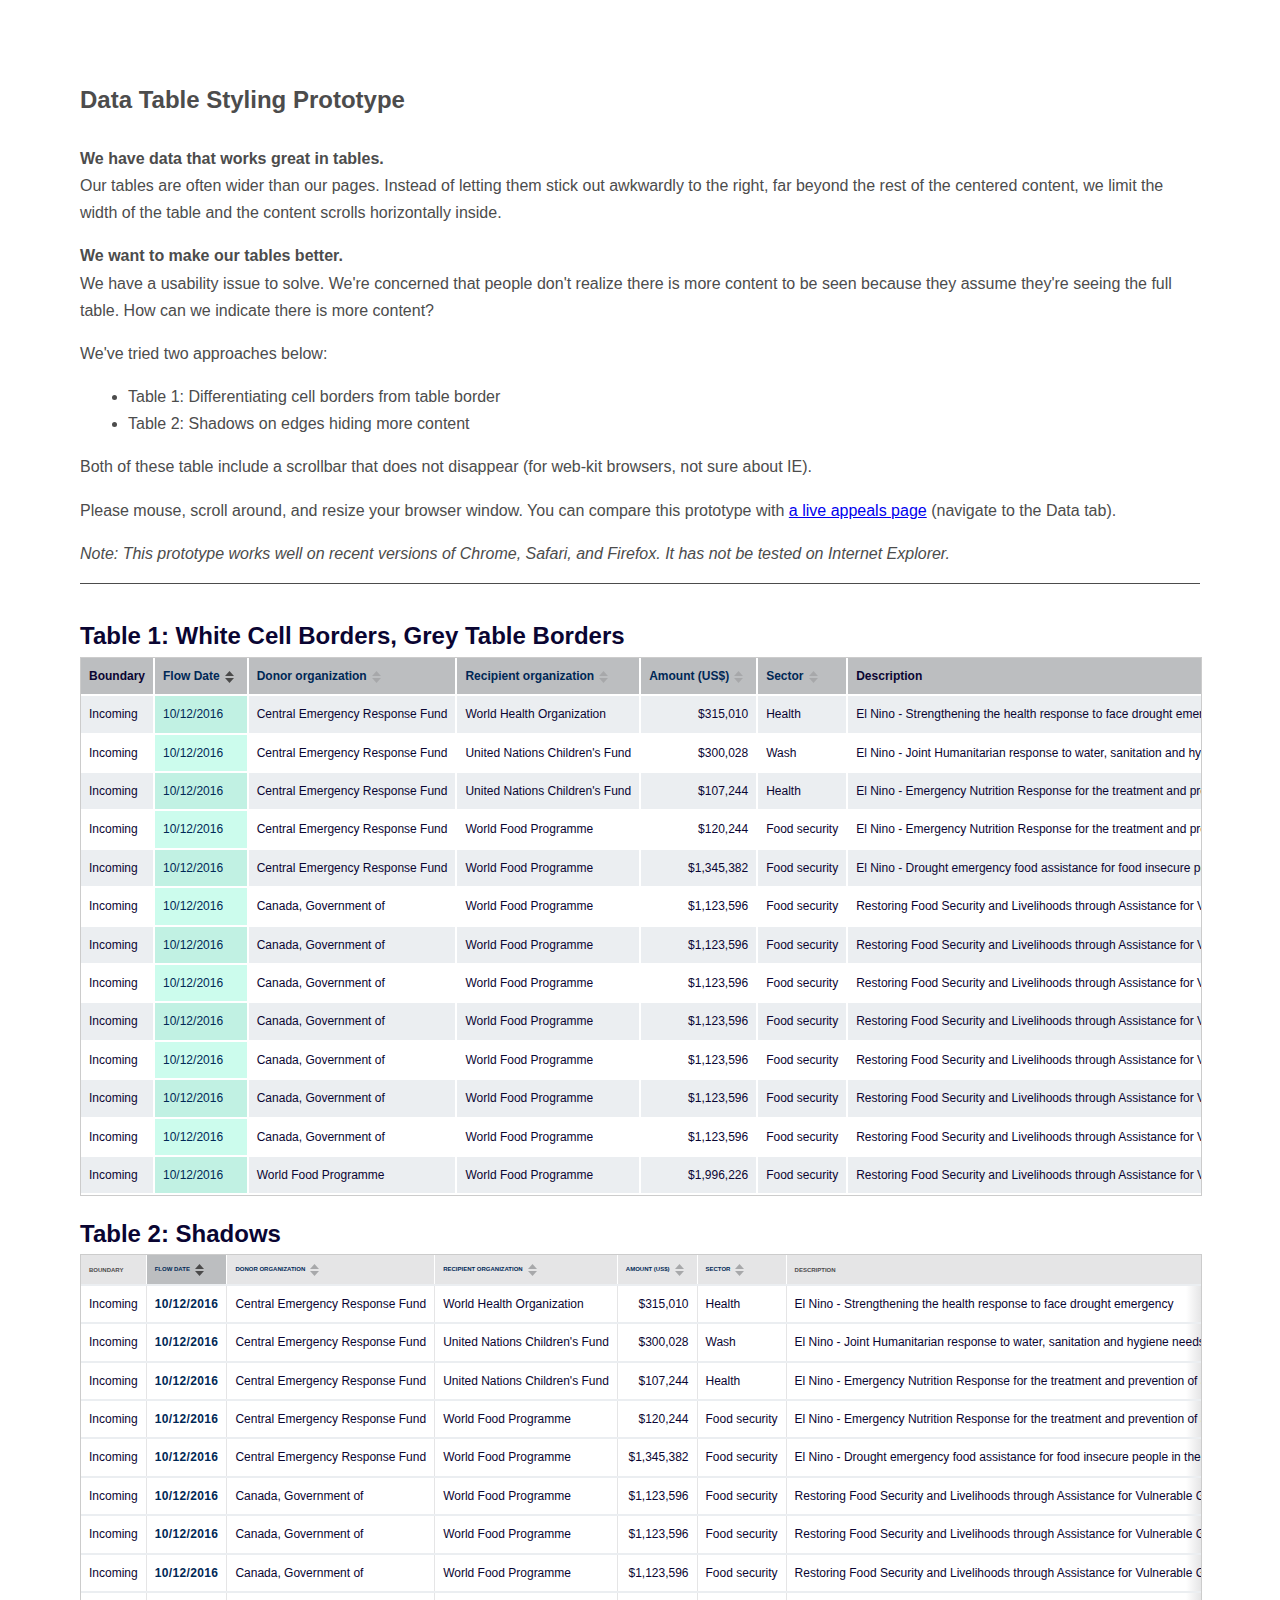
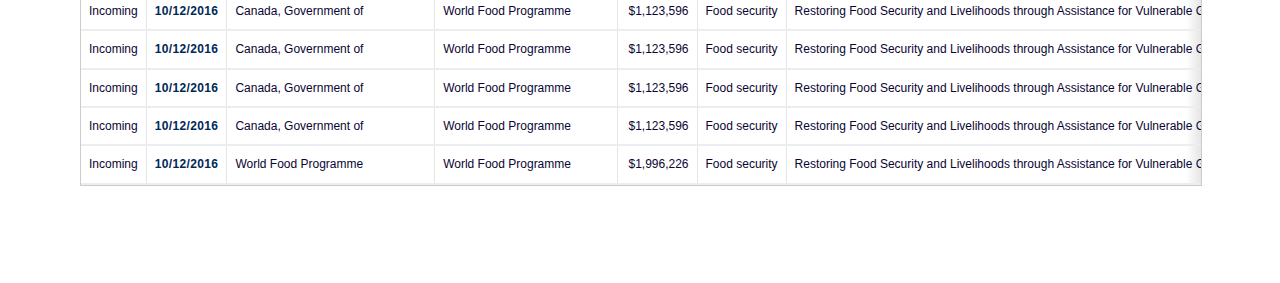
==== commit 554d3cd2: "Scrolling Tables: added another table to show shadows option and updated commentary accordingly." ====
--- a/ScrollingTableTest2/index.html
+++ b/ScrollingTableTest2/index.html
@@ -13,32 +13,55 @@
         <p>Our tables are often wider than our pages. Instead of letting them stick out awkwardly to the right, far beyond the rest of the centered content, we limit the width of the table and the content scrolls horizontally inside.</p>
         <p class="nospace"><strong>We want to make our tables better.</strong></p>
         <p>We have a usability issue to solve. We're concerned that people don't realize there is more content to be seen because they assume they're seeing the full table. How can we indicate there is more content?</p>
-        <p>Some possibilities will require more than simple CSS changes:</p>
+        <p>We've tried two approaches below:</p>
         <ul>
-            <li>Scrollbars that don't disappear when not in use</li>
-            <li>Scrollbars that stay within view, even on tables taller than the viewport</li>
-            <li>Shadows inside the table</li>
-            <li>Arrows on the sides of the table that move the content left/right</li>
+            <li>Table 1: Differentiating cell borders from table border</li>
+            <li>Table 2: Shadows on edges hiding more content</li>
         </ul>
-        <p>This prototype explores simple CSS changes:</p>
-        <ul>
-            <li>Styling (white cell borders) that differentiates cell edges from tables edges (to increase the feeling of "incompleteness" on cut-off cells</li>
-            <li>A scrollbar that doesn't disappear when not in use (for web-kit browsers, not sure about IE)</li>
-        </ul>
-        <p>In addition to the changes that address our usability issue, I've made a few other CSS changes:</p>
-        <ul>
-            <li>Stronger zebra striping color</li>
-            <li>Stronger header color to differentiate from the rows</li>
-            <li>Hover and clicked color states for links and clickable rows</li>
-            <li>A better color for the sorted row that mimics the zebra striping</li>
-            <li>New sort icons that are dark when active and light when inactive</li>
-            <li>Added flow date as a column as it seems a natural sort default</li>
-            <li>Rearranged columns so that the columns people might be looking for most are further left (Boundary serves as a category and is easily skimmed over in its current position)</li>    
-        </ul>
+        <p>Both of these table include a scrollbar that does not disappear (for web-kit browsers, not sure about IE).</p>
         <p>Please mouse, scroll around, and resize your browser window. You can compare this prototype with <a href="https://fts.unocha.org/appeals/510/flows">a live appeals page</a> (navigate to the Data tab).</p>
         <p><em>Note: This prototype works well on recent versions of Chrome, Safari, and Firefox. It has not be tested on Internet Explorer.</em></p>
     </div>
-    <div class="view-header">
+  <!--   <div class="panel-pane pane-page-switcher">
+        <div class="pane-content">
+            <div class="item-list">
+                <ul>
+                    <li><a href="">Summary</a></li>
+                    <li><a href="" class="active">Data</a></li>
+                </ul>
+            </div>
+        </div>
+    </div>
+    <div class="panel-panel-inner">
+        <div class="panel-pane pane-sharethis"></div>
+        <div class="panel-pane pane-country-display-options">
+            <div class="pane-content">
+                <form>
+                    <div class="form-selector form-selector-double">
+                        <div class="form-item">
+                            <label for="edit-display">View by</label>
+                            <div class="selectric">
+                                <button>
+                                    <p class="label">Individual flows</p>
+                                </button>
+                            </div>
+                        </div>
+                    </div>
+                    <div class="form-selector form-selector-double">
+                        <div class="form-item">
+                            <label for="edit-display">Year</label>
+                            <div class="selectric">
+                                <button>
+                                    <p class="label">2017</p>
+                                </button>
+                            </div>
+                        </div>
+                    </div>
+                </form>
+            </div>
+        </div>
+    </div> -->
+    <!-- <div class="view-header">
         <h3>Totals</h3>
         <p><strong>Total funding made available:</strong> US$5,307,730</p>
         <p><strong>Total funding reallocated:</strong> US$0</p>
@@ -51,11 +74,12 @@
                 </div>
             </div>
         </div>
-    </div>
+    </div> -->
     <div class="view-content">
+        <h2>Table 1: White Cell Borders, Grey Table Borders</h2>
         <div class="table-responsive">
             <table class="views-table cols-9 table table-striped table-bordered">
-                <thead>
+                <thead class="no-shadows">
                     <tr>
                         <th class="views-field views-field-simple-property-3">
                             Boundary </th>
@@ -78,7 +102,7 @@
                             <a href="" title="sort by Flow ID" class="active">Flow ID<img src="sort_icon_light.png" alt="sort descending" title="sort descending"></a> </th>
                     </tr>
                 </thead>
-                <tbody>
+                <tbody class="no-shadows">
                     <tr class="odd flow-id-135198 views-row-first data-table-flows-row-processed-processed" style="cursor: pointer;">
                         <td class="views-field views-field-simple-property-3">
                             <div><span class="detail-value">Incoming</span></div>
@@ -510,6 +534,462 @@
             </div>
         </div>
     </div>
+    <div class="view-content">
+        <h2>Table 2: Shadows</h2>
+        <div class="table-responsive shadows">
+            <table class="views-table cols-9 table table-striped table-bordered shadows">
+                <thead class="shadows">
+                    <tr>
+                        <th class="views-field views-field-simple-property-3 shadows">
+                            Boundary </th>
+                        <th class="views-field views-field-directional-property active shadows">
+                            <a href="" title="sort by Flow Date" class="active">Flow Date<img src="sort_icon.png" alt="sort descending" title="sort descending"></a> </th>
+                        <th class="views-field views-field-directional-property shadows">
+                            <a href="" title="sort by Donor organization" class="active">Donor organization<img src="sort_icon_light.png" alt="sort descending" title="sort descending"></a> </th>
+                        <th class="views-field views-field-directional-property-1 shadows">
+                            <a href="" title="sort by Recipient organization" class="active">Recipient organization<img src="sort_icon_light.png" alt="sort descending" title="sort descending"></a> </th>
+                        <th class="views-field views-field-simple-property-1 shadows">
+                            <a href="" title="sort by Amount (US$)" class="active dollar">Amount (US$)<img src="sort_icon_light.png" alt="sort descending" title="sort descending"></a> </th>
+                        <th class="views-field views-field-directional-property-2 shadows">
+                            <a href="" title="sort by Sector" class="active">Sector<img src="sort_icon_light.png" alt="sort descending" title="sort descending"></a> </th>
+                        <th class="views-field views-field-simple-property shadows">
+                            Description </th>
+                        <th class="views-field views-field-directional-property-3 shadows"><a href="" title="sort by Project code" class="active">Project code<img src="sort_icon_light.png" alt="sort descending" title="sort descending"></a> </th>
+                        <th class="views-field views-field-simple-property-2 shadows">
+                            <a href="" title="sort by Funding status" class="active">Funding status<img src="sort_icon_light.png" alt="sort descending" title="sort descending"></a> </th>
+                        <th class="views-field views-field-simple-property-4 shadows">
+                            <a href="" title="sort by Flow ID" class="active">Flow ID<img src="sort_icon_light.png" alt="sort descending" title="sort descending"></a> </th>
+                    </tr>
+                </thead>
+                <tbody class="shadows">
+                    <tr class="odd flow-id-135198 views-row-first data-table-flows-row-processed-processed shadows" style="cursor: pointer;">
+                        <td class="views-field views-field-simple-property-3">
+                            <div><span class="detail-value">Incoming</span></div>
+                        </td>
+                        <td class="views-field views-field-simple-property-3 active">
+                            <div><span class="detail-value">10/12/2016</span></div>
+                        </td>
+                        <td class="views-field views-field-directional-property">
+                            <div><span class="detail-value">Central Emergency Response Fund</span></div>
+                        </td>
+                        <td class="views-field views-field-directional-property-1">
+                            <div><span class="detail-value">World Health Organization</span></div>
+                        </td>
+                        <td class="views-field views-field-simple-property-1 dollar">
+                            <div><span class="detail-value">$315,010</span></div>
+                        </td>
+                        <td class="views-field views-field-directional-property-2">
+                            <div><span class="detail-value">Health</span></div>
+                        </td>
+                        <td class="views-field views-field-simple-property">
+                            <div><span class="detail-value">El Nino - Strengthening the health response to face drought emergency</span></div>
+                        </td>
+                        <td class="views-field views-field-directional-property-3">
+                            <div><span class="detail-value">HND-16/H/93209/R/122</span></div>
+                        </td>
+                        <td class="views-field views-field-simple-property-2">
+                            <div><span class="detail-value">Commitment</span></div>
+                        </td>
+                        <td class="views-field views-field-simple-property-4">
+                            <div><span class="detail-value">135198</span></div>
+                        </td>
+                    </tr>
+                    <tr class="even flow-id-135271 data-table-flows-row-processed-processed shadows" style="cursor: pointer;">
+                        <td class="views-field views-field-simple-property-3">
+                            <div><span class="detail-value">Incoming</span></div>
+                        </td>
+                        <td class="views-field views-field-simple-property-3 active">
+                            <div><span class="detail-value">10/12/2016</span></div>
+                        </td>
+                        <td class="views-field views-field-directional-property">
+                            <div><span class="detail-value">Central Emergency Response Fund</span></div>
+                        </td>
+                        <td class="views-field views-field-directional-property-1">
+                            <div><span class="detail-value">United Nations Children's Fund</span></div>
+                        </td>
+                        <td class="views-field views-field-simple-property-1 dollar">
+                            <div><span class="detail-value">$300,028</span></div>
+                        </td>
+                        <td class="views-field views-field-directional-property-2">
+                            <div><span class="detail-value">Wash</span></div>
+                        </td>
+                        <td class="views-field views-field-simple-property">
+                            <div><span class="detail-value">El Nino - Joint Humanitarian response to water, sanitation and hygiene needs in communities affected by the drought</span></div>
+                        </td>
+                        <td class="views-field views-field-directional-property-3">
+                            <div><span class="detail-value">HND-16/WS/93207/R/124</span></div>
+                        </td>
+                        <td class="views-field views-field-simple-property-2">
+                            <div><span class="detail-value">Paid Contribution</span></div>
+                        </td>
+                        <td class="views-field views-field-simple-property-4">
+                            <div><span class="detail-value">135271</span></div>
+                        </td>
+                    </tr>
+                    <tr class="odd flow-id-135543 data-table-flows-row-processed-processed shadows" style="cursor: pointer;">
+                        <td class="views-field views-field-simple-property-3">
+                            <div><span class="detail-value">Incoming</span></div>
+                        </td>
+                        <td class="views-field views-field-simple-property-3 active">
+                            <div><span class="detail-value">10/12/2016</span></div>
+                        </td>                        
+                        <td class="views-field views-field-directional-property">
+                            <div><span class="detail-value">Central Emergency Response Fund</span></div>
+                        </td>
+                        <td class="views-field views-field-directional-property-1">
+                            <div><span class="detail-value">United Nations Children's Fund</span></div>
+                        </td>
+                        <td class="views-field views-field-simple-property-1 dollar">
+                            <div><span class="detail-value">$107,244</span></div>
+                        </td>
+                        <td class="views-field views-field-directional-property-2">
+                            <div><span class="detail-value">Health</span></div>
+                        </td>
+                        <td class="views-field views-field-simple-property">
+                            <div><span class="detail-value">El Nino - Emergency Nutrition Response for the treatment and prevention of acute malnutrition in boys and girls under-five in 21 municipalities of the Dry Corridor Area of Honduras</span></div>
+                        </td>
+                        <td class="views-field views-field-directional-property-3">
+                            <div><span class="detail-value">HND-16/H/93208/R/124</span></div>
+                        </td>
+                        <td class="views-field views-field-simple-property-2">
+                            <div><span class="detail-value">Paid Contribution</span></div>
+                        </td>
+                        <td class="views-field views-field-simple-property-4">
+                            <div><span class="detail-value">135543</span></div>
+                        </td>
+                    </tr>
+                    <tr class="even flow-id-135545 data-table-flows-row-processed-processed shadows" style="cursor: pointer;">
+                        <td class="views-field views-field-simple-property-3">
+                            <div><span class="detail-value">Incoming</span></div>
+                        </td>
+                        <td class="views-field views-field-simple-property-3 active">
+                            <div><span class="detail-value">10/12/2016</span></div>
+                        </td>                        
+                        <td class="views-field views-field-directional-property">
+                            <div><span class="detail-value">Central Emergency Response Fund</span></div>
+                        </td>
+                        <td class="views-field views-field-directional-property-1">
+                            <div><span class="detail-value">World Food Programme</span></div>
+                        </td>
+                        <td class="views-field views-field-simple-property-1 dollar">
+                            <div><span class="detail-value">$120,244</span></div>
+                        </td>
+                        <td class="views-field views-field-directional-property-2">
+                            <div><span class="detail-value">Food security</span></div>
+                        </td>
+                        <td class="views-field views-field-simple-property">
+                            <div><span class="detail-value">El Nino - Emergency Nutrition Response for the treatment and prevention of acute malnutrition in boys and girls under-five in 21 municipalities of the Dry Corridor Area of Honduras</span></div>
+                        </td>
+                        <td class="views-field views-field-directional-property-3">
+                            <div><span class="detail-value">HND-16/F/93210/R/561</span></div>
+                        </td>
+                        <td class="views-field views-field-simple-property-2">
+                            <div><span class="detail-value">Paid Contribution</span></div>
+                        </td>
+                        <td class="views-field views-field-simple-property-4">
+                            <div><span class="detail-value">135545</span></div>
+                        </td>
+                    </tr>
+                    <tr class="odd flow-id-135607 data-table-flows-row-processed-processed shadows" style="cursor: pointer;">
+                        <td class="views-field views-field-simple-property-3">
+                            <div><span class="detail-value">Incoming</span></div>
+                        </td>
+                        <td class="views-field views-field-simple-property-3 active">
+                            <div><span class="detail-value">10/12/2016</span></div>
+                        </td>                        
+                        <td class="views-field views-field-directional-property">
+                            <div><span class="detail-value">Central Emergency Response Fund</span></div>
+                        </td>
+                        <td class="views-field views-field-directional-property-1">
+                            <div><span class="detail-value">World Food Programme</span></div>
+                        </td>
+                        <td class="views-field views-field-simple-property-1 dollar">
+                            <div><span class="detail-value">$1,345,382</span></div>
+                        </td>
+                        <td class="views-field views-field-directional-property-2">
+                            <div><span class="detail-value">Food security</span></div>
+                        </td>
+                        <td class="views-field views-field-simple-property">
+                            <div><span class="detail-value">El Nino - Drought emergency food assistance for food insecure people in the Southern Region of Honduras.</span></div>
+                        </td>
+                        <td class="views-field views-field-directional-property-3">
+                            <div><span class="detail-value">HND-16/F/93210/R/561</span></div>
+                        </td>
+                        <td class="views-field views-field-simple-property-2">
+                            <div><span class="detail-value">Paid Contribution</span></div>
+                        </td>
+                        <td class="views-field views-field-simple-property-4">
+                            <div><span class="detail-value">135607</span></div>
+                        </td>
+                    </tr>
+                    <tr class="even flow-id-140087 data-table-flows-row-processed-processed shadows" style="cursor: pointer;">
+                        <td class="views-field views-field-simple-property-3">
+                            <div><span class="detail-value">Incoming</span></div>
+                        </td>
+                        <td class="views-field views-field-simple-property-3 active">
+                            <div><span class="detail-value">10/12/2016</span></div>
+                        </td>                        
+                        <td class="views-field views-field-directional-property">
+                            <div><span class="detail-value">Canada, Government of</span></div>
+                        </td>
+                        <td class="views-field views-field-directional-property-1">
+                            <div><span class="detail-value">World Food Programme</span></div>
+                        </td>
+                        <td class="views-field views-field-simple-property-1 dollar">
+                            <div><span class="detail-value">$1,123,596</span></div>
+                        </td>
+                        <td class="views-field views-field-directional-property-2">
+                            <div><span class="detail-value">Food security</span></div>
+                        </td>
+                        <td class="views-field views-field-simple-property">
+                            <div><span class="detail-value">Restoring Food Security and Livelihoods through Assistance for Vulnerable Groups Affected by Recurrent Shocks in El Salvador, 
+Guatemala, Honduras and Nicaragua</span></div>
+                        </td>
+                        <td class="views-field views-field-directional-property-3">
+                            <div><span class="detail-value">HND-16/F/93176/R/561</span></div>
+                        </td>
+                        <td class="views-field views-field-simple-property-2">
+                            <div><span class="detail-value">Paid Contribution</span></div>
+                        </td>
+                        <td class="views-field views-field-simple-property-4">
+                            <div><span class="detail-value">140087</span></div>
+                        </td>
+                    </tr>
+                    <tr class="even flow-id-140087 data-table-flows-row-processed-processed shadows" style="cursor: pointer;">
+                        <td class="views-field views-field-simple-property-3">
+                            <div><span class="detail-value">Incoming</span></div>
+                        </td>
+                        <td class="views-field views-field-simple-property-3 active">
+                            <div><span class="detail-value">10/12/2016</span></div>
+                        </td>                        
+                        <td class="views-field views-field-directional-property">
+                            <div><span class="detail-value">Canada, Government of</span></div>
+                        </td>
+                        <td class="views-field views-field-directional-property-1">
+                            <div><span class="detail-value">World Food Programme</span></div>
+                        </td>
+                        <td class="views-field views-field-simple-property-1 dollar">
+                            <div><span class="detail-value">$1,123,596</span></div>
+                        </td>
+                        <td class="views-field views-field-directional-property-2">
+                            <div><span class="detail-value">Food security</span></div>
+                        </td>
+                        <td class="views-field views-field-simple-property">
+                            <div><span class="detail-value">Restoring Food Security and Livelihoods through Assistance for Vulnerable Groups Affected by Recurrent Shocks in El Salvador, 
+Guatemala, Honduras and Nicaragua</span></div>
+                        </td>
+                        <td class="views-field views-field-directional-property-3">
+                            <div><span class="detail-value">HND-16/F/93176/R/561</span></div>
+                        </td>
+                        <td class="views-field views-field-simple-property-2">
+                            <div><span class="detail-value">Paid Contribution</span></div>
+                        </td>
+                        <td class="views-field views-field-simple-property-4">
+                            <div><span class="detail-value">140087</span></div>
+                        </td>
+                    </tr>
+                    <tr class="even flow-id-140087 data-table-flows-row-processed-processed shadows" style="cursor: pointer;">
+                        <td class="views-field views-field-simple-property-3">
+                            <div><span class="detail-value">Incoming</span></div>
+                        </td>
+                        <td class="views-field views-field-simple-property-3 active">
+                            <div><span class="detail-value">10/12/2016</span></div>
+                        </td>                        
+                        <td class="views-field views-field-directional-property">
+                            <div><span class="detail-value">Canada, Government of</span></div>
+                        </td>
+                        <td class="views-field views-field-directional-property-1">
+                            <div><span class="detail-value">World Food Programme</span></div>
+                        </td>
+                        <td class="views-field views-field-simple-property-1 dollar">
+                            <div><span class="detail-value">$1,123,596</span></div>
+                        </td>
+                        <td class="views-field views-field-directional-property-2">
+                            <div><span class="detail-value">Food security</span></div>
+                        </td>
+                        <td class="views-field views-field-simple-property">
+                            <div><span class="detail-value">Restoring Food Security and Livelihoods through Assistance for Vulnerable Groups Affected by Recurrent Shocks in El Salvador, 
+Guatemala, Honduras and Nicaragua</span></div>
+                        </td>
+                        <td class="views-field views-field-directional-property-3">
+                            <div><span class="detail-value">HND-16/F/93176/R/561</span></div>
+                        </td>
+                        <td class="views-field views-field-simple-property-2">
+                            <div><span class="detail-value">Paid Contribution</span></div>
+                        </td>
+                        <td class="views-field views-field-simple-property-4">
+                            <div><span class="detail-value">140087</span></div>
+                        </td>
+                    </tr>
+                    <tr class="even flow-id-140087 data-table-flows-row-processed-processed shadows" style="cursor: pointer;">
+                        <td class="views-field views-field-simple-property-3">
+                            <div><span class="detail-value">Incoming</span></div>
+                        </td>
+                        <td class="views-field views-field-simple-property-3 active">
+                            <div><span class="detail-value">10/12/2016</span></div>
+                        </td>                        
+                        <td class="views-field views-field-directional-property">
+                            <div><span class="detail-value">Canada, Government of</span></div>
+                        </td>
+                        <td class="views-field views-field-directional-property-1">
+                            <div><span class="detail-value">World Food Programme</span></div>
+                        </td>
+                        <td class="views-field views-field-simple-property-1 dollar">
+                            <div><span class="detail-value">$1,123,596</span></div>
+                        </td>
+                        <td class="views-field views-field-directional-property-2">
+                            <div><span class="detail-value">Food security</span></div>
+                        </td>
+                        <td class="views-field views-field-simple-property">
+                            <div><span class="detail-value">Restoring Food Security and Livelihoods through Assistance for Vulnerable Groups Affected by Recurrent Shocks in El Salvador, 
+Guatemala, Honduras and Nicaragua</span></div>
+                        </td>
+                        <td class="views-field views-field-directional-property-3">
+                            <div><span class="detail-value">HND-16/F/93176/R/561</span></div>
+                        </td>
+                        <td class="views-field views-field-simple-property-2">
+                            <div><span class="detail-value">Paid Contribution</span></div>
+                        </td>
+                        <td class="views-field views-field-simple-property-4">
+                            <div><span class="detail-value">140087</span></div>
+                        </td>
+                    </tr>
+                    <tr class="even flow-id-140087 data-table-flows-row-processed-processed shadows" style="cursor: pointer;">
+                        <td class="views-field views-field-simple-property-3">
+                            <div><span class="detail-value">Incoming</span></div>
+                        </td>
+                        <td class="views-field views-field-simple-property-3 active">
+                            <div><span class="detail-value">10/12/2016</span></div>
+                        </td>                        
+                        <td class="views-field views-field-directional-property">
+                            <div><span class="detail-value">Canada, Government of</span></div>
+                        </td>
+                        <td class="views-field views-field-directional-property-1">
+                            <div><span class="detail-value">World Food Programme</span></div>
+                        </td>
+                        <td class="views-field views-field-simple-property-1 dollar">
+                            <div><span class="detail-value">$1,123,596</span></div>
+                        </td>
+                        <td class="views-field views-field-directional-property-2">
+                            <div><span class="detail-value">Food security</span></div>
+                        </td>
+                        <td class="views-field views-field-simple-property">
+                            <div><span class="detail-value">Restoring Food Security and Livelihoods through Assistance for Vulnerable Groups Affected by Recurrent Shocks in El Salvador, 
+Guatemala, Honduras and Nicaragua</span></div>
+                        </td>
+                        <td class="views-field views-field-directional-property-3">
+                            <div><span class="detail-value">HND-16/F/93176/R/561</span></div>
+                        </td>
+                        <td class="views-field views-field-simple-property-2">
+                            <div><span class="detail-value">Paid Contribution</span></div>
+                        </td>
+                        <td class="views-field views-field-simple-property-4">
+                            <div><span class="detail-value">140087</span></div>
+                        </td>
+                    </tr>
+                    <tr class="even flow-id-140087 data-table-flows-row-processed-processed shadows" style="cursor: pointer;">
+                        <td class="views-field views-field-simple-property-3">
+                            <div><span class="detail-value">Incoming</span></div>
+                        </td>
+                        <td class="views-field views-field-simple-property-3 active">
+                            <div><span class="detail-value">10/12/2016</span></div>
+                        </td>                        
+                        <td class="views-field views-field-directional-property">
+                            <div><span class="detail-value">Canada, Government of</span></div>
+                        </td>
+                        <td class="views-field views-field-directional-property-1">
+                            <div><span class="detail-value">World Food Programme</span></div>
+                        </td>
+                        <td class="views-field views-field-simple-property-1 dollar">
+                            <div><span class="detail-value">$1,123,596</span></div>
+                        </td>
+                        <td class="views-field views-field-directional-property-2">
+                            <div><span class="detail-value">Food security</span></div>
+                        </td>
+                        <td class="views-field views-field-simple-property">
+                            <div><span class="detail-value">Restoring Food Security and Livelihoods through Assistance for Vulnerable Groups Affected by Recurrent Shocks in El Salvador, 
+Guatemala, Honduras and Nicaragua</span></div>
+                        </td>
+                        <td class="views-field views-field-directional-property-3">
+                            <div><span class="detail-value">HND-16/F/93176/R/561</span></div>
+                        </td>
+                        <td class="views-field views-field-simple-property-2">
+                            <div><span class="detail-value">Paid Contribution</span></div>
+                        </td>
+                        <td class="views-field views-field-simple-property-4">
+                            <div><span class="detail-value">140087</span></div>
+                        </td>
+                    </tr> 
+                    <tr class="even flow-id-140087 data-table-flows-row-processed-processed shadows" style="cursor: pointer;">
+                        <td class="views-field views-field-simple-property-3">
+                            <div><span class="detail-value">Incoming</span></div>
+                        </td>
+                        <td class="views-field views-field-simple-property-3 active">
+                            <div><span class="detail-value">10/12/2016</span></div>
+                        </td>                        
+                        <td class="views-field views-field-directional-property">
+                            <div><span class="detail-value">Canada, Government of</span></div>
+                        </td>
+                        <td class="views-field views-field-directional-property-1">
+                            <div><span class="detail-value">World Food Programme</span></div>
+                        </td>
+                        <td class="views-field views-field-simple-property-1 dollar">
+                            <div><span class="detail-value">$1,123,596</span></div>
+                        </td>
+                        <td class="views-field views-field-directional-property-2">
+                            <div><span class="detail-value">Food security</span></div>
+                        </td>
+                        <td class="views-field views-field-simple-property">
+                            <div><span class="detail-value">Restoring Food Security and Livelihoods through Assistance for Vulnerable Groups Affected by Recurrent Shocks in El Salvador, 
+Guatemala, Honduras and Nicaragua</span></div>
+                        </td>
+                        <td class="views-field views-field-directional-property-3">
+                            <div><span class="detail-value">HND-16/F/93176/R/561</span></div>
+                        </td>
+                        <td class="views-field views-field-simple-property-2">
+                            <div><span class="detail-value">Paid Contribution</span></div>
+                        </td>
+                        <td class="views-field views-field-simple-property-4">
+                            <div><span class="detail-value">140087</span></div>
+                        </td>
+                    </tr>                                                                               
+                    <tr class="odd flow-id-140088 views-row-last data-table-flows-row-processed-processed shadows" style="cursor: pointer;">
+                        <td class="views-field views-field-simple-property-3">
+                            <div><span class="detail-value">Incoming</span></div>
+                        </td>
+                        <td class="views-field views-field-simple-property-3 active">
+                            <div><span class="detail-value">10/12/2016</span></div>
+                        </td>                        
+                        <td class="views-field views-field-directional-property">
+                            <div><span class="detail-value">World Food Programme</span></div>
+                        </td>
+                        <td class="views-field views-field-directional-property-1">
+                            <div><span class="detail-value">World Food Programme</span></div>
+                        </td>
+                        <td class="views-field views-field-simple-property-1 dollar">
+                            <div><span class="detail-value">$1,996,226</span></div>
+                        </td>
+                        <td class="views-field views-field-directional-property-2">
+                            <div><span class="detail-value">Food security</span></div>
+                        </td>
+                        <td class="views-field views-field-simple-property">
+                            <div><span class="detail-value">Restoring Food Security and Livelihoods through Assistance for Vulnerable Groups Affected by Recurrent Shocks in El Salvador, 
+Guatemala, Honduras and Nicaragua (Multilateral)</span></div>
+                        </td>
+                        <td class="views-field views-field-directional-property-3">
+                            <div><span class="detail-value">HND-16/F/93176/R/561</span></div>
+                        </td>
+                        <td class="views-field views-field-simple-property-2">
+                            <div><span class="detail-value">Paid Contribution</span></div>
+                        </td>
+                        <td class="views-field views-field-simple-property-4">
+                            <div><span class="detail-value">140088</span></div>
+                        </td>
+                    </tr>
+                </tbody>
+            </table>
+        </div>
+    </div>
 </body>
 <!-- <footer></footer> -->
 
--- a/ScrollingTableTest2/style.css
+++ b/ScrollingTableTest2/style.css
@@ -58,6 +58,51 @@
 	margin-top: 0.75em;
 }
 
+
+
+/*----------Tabs-----------*/
+
+.pane-content {
+	color: #0A0532;
+}
+
+.pane-page-switcher .item-list {
+	margin: 0 0 15px 0;
+	border-bottom: 1px solid #ddd;
+	height: 53px;
+}
+
+.pane-page-switcher .item-list li {
+	display: inline-block;
+	float: left;
+	list-style-type: none;
+	margin: 0 0 0 6px;
+}
+
+.pane-page-switcher .item-list a {
+	background-color: #aabbcc;
+	color: #3D5D77;
+	display: inline-block;
+	font-weight: bold;
+	margin: 0;
+	padding: 1rem 1.5rem;
+	text-decoration: none;
+	width: 100%;
+	border-top-right-radius: 6px;
+	border-top-left-radius: 6px;
+	transition: color 1s;
+}
+
+.pane-page-switcher .item-list a.active {
+	background-color: white;
+	color: #3D5D77;
+	border-top: 1px solid #ddd;
+	border-left: 1px solid #ddd;
+	border-right: 1px solid #ddd;
+}
+
+/*----------Table Intro-----------*/
+
 .download-modal-link {
 	float: right;
 	position: relative;
@@ -65,7 +110,7 @@
 }
 
 .btn {
-	font-size: 15px;
+	font-size: 1em;
 	text-align: center;
 	padding: 0.7em 1.25em;
 	line-height: 1.2;
@@ -79,12 +124,14 @@
 	text-decoration: none;
 }
 
+/*----------Table-----------*/
+
 .view-content {
 
 }
 
 .table-responsive {
-	font-size: 12px;
+	font-size: .75em;
 	width: 100%;
 	overflow-y: scroll;
 	margin-bottom: 17.25px;
@@ -146,7 +193,19 @@
 	vertical-align: bottom;
 }
 
-th {
+th > a.active {
+    display: block;
+}
+
+a.active {
+	text-decoration: none;
+}
+
+thead > a {
+	display: block;
+}
+
+thead.no-shadows th {
 	padding: 8px;
 	/*line-height: 1.7;*/
 	background-color: #BCBEC0;
@@ -161,12 +220,7 @@
 	padding: 0px;
 	/*transition: color .5s;*/
 	color: #002856;
-	text-decoration: underline;
 	/*background-color: transparent;*/
-}
-
-.active:hover {
-	color: #00A973;
 }
 
 .active:active {
@@ -193,10 +247,6 @@
 	/*box-shadow: inset 5px 0px 3px 0px #ddd;*/
 }
 
-tbody > tr:last-child > td {
-	border-bottom: 0px;
-}
-
 tbody > tr > td:last-child {
 	border-right: 0px solid white;
 	/*box-shadow: inset 5px 0px 3px 0px #ddd;*/
@@ -206,17 +256,17 @@
 	border-right: 0px solid white;
 }
 
-tbody tr:nth-child(odd) {
+tbody.no-shadows tr:nth-child(odd) {
 	background-color: #EBEEF1;
 	/*used to be #f7f7f7*/
 	/*D8DEE3 darker tint*/
 	/*EBEEF1 lighter tint*/
 }
 
-tbody tr:nth-child(even) {
-}
-
-tr:active, tr:nth-child(odd):active {
+tbody.no-shadows tr:nth-child(even) {
+}
+
+tbody.no-shadows tr:active, tr:nth-child(odd):active {
 	background-color: #21E2F5;
 }
 
@@ -228,7 +278,7 @@
 /*#todo need to make the hover more specific
 than the active*/
 
-td {
+tbody.no-shadows td {
 	white-space: nowrap;
 	padding: 8px 8px;
 	border: 2px solid white;
@@ -244,19 +294,19 @@
 	background-color: #B0E0D1;
 }
  
-tr:nth-child(odd) td.active {
+tbody.no-shadows tr:nth-child(odd) td.active {
 	background-color: #C1F1E3;
 }
 
-tr:nth-child(even) td.active {
+tbody.no-shadows tr:nth-child(even) td.active {
 	background-color: #CCFCED;
 }
 
-tr:hover, tr:nth-child(odd):hover {
+tbody.no-shadows tr:hover, tbody.no-shadows tr:nth-child(odd):hover {
 	background-color: #B2F5FC;
 }
 
-tr:hover td.active {
+tbody.no-shadows tr:hover td.active {
 	background-color: #B2F5FC;
 }
 
@@ -290,6 +340,68 @@
 	-webkit-box-shadow: 0 0 1px rgba(255,255,255,.5);
 }
 
+/*----------Shadowed Table-----------*/
+
+
+
+tbody.shadows tr {
+	background-color: transparent;
+}
+
+tr.shadows > .active{
+	font-weight: bold;
+	letter-spacing: .03em;
+}
+
+tbody.shadows > tr:hover, tbody.shadows > tr:hover > td.active {
+	background-color: #B2F5FC;
+}
+
+tbody.shadows td {
+	white-space: nowrap;
+	padding: 8px 8px;
+}
+
+thead.shadows th {
+	padding: 8px;
+	/*line-height: 1.7;*/
+	background-color: #E5E5E6;
+	border-right: 1px solid white;
+	font-weight: bold;	
+	text-align: left;
+	text-transform: uppercase;
+	font-size: .5em;
+	line-height: 2em;
+	color: #4d4c4d;
+}
+
+thead.shadows th.active {
+	background-color: #BCBEC0;
+}
+
+thead.shadows th, tbody.shadows td {
+	border-bottom: 2px solid #EBEEF1;
+}
+
+tbody.shadows td {
+	border-right: 1px solid #E5E5E6;
+}
+
+.table-responsive.shadows {
+  	overflow-x: auto;
+	min-height: 0.01%;
+	background-image: linear-gradient(to right, white, white), linear-gradient(to left, white, white), linear-gradient(to right, #E5E5E6, white), linear-gradient(to left, #E5E5E6, white);
+	background-attachment: local, local, scroll, scroll;
+	background-position: top left, top right, top left, top right;
+	background-repeat: no-repeat;
+	/*background-color: white;*/
+	background-size: 30px 100%, 30px 100%, 15px 100%, 15px 100%;
+}
+
+
+
+/*----------Footer-----------*/
+
 footer {
 	height: 300px;
 }
@@ -297,3 +409,5 @@
 /*#todo fixed header for tall tables -- this will need to be done in javascript or something*/
 /*#todo make the scroll bar always visible -- cant keep it always in view for tall tables with just css*/
 
+
+
